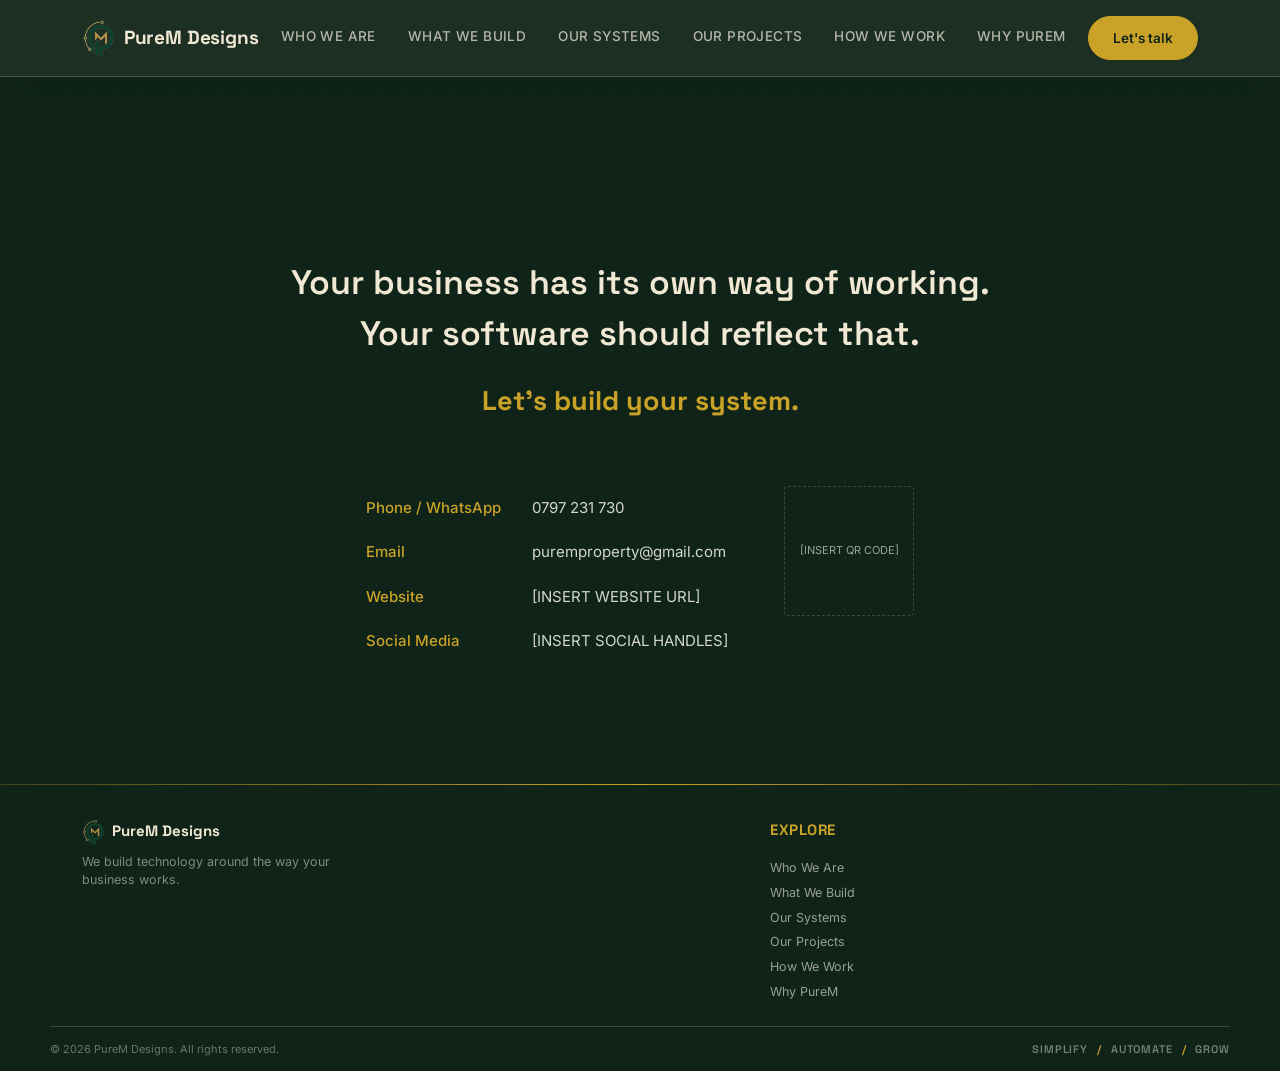
==== contact.html @ a35d74f7 "Initial Purem-project" ====
<!doctype html>
<html lang="en">
<head>
<meta charset="utf-8">
<meta name="viewport" content="width=device-width, initial-scale=1">
<title>Contact — PureM Designs</title>
<link rel="stylesheet" href="css/styles.css">
</head>
<body>

<nav class="nav">
  <div class="wrap">
 <a href="index.html" class="brand"><img src="assets/images/logo-icon.png" alt="PureM Designs" class="brand-mark-img">PureM Designs</a>
    <div class="links">
      <a href="who.html">Who We Are</a>
      <a href="build.html">What We Build</a>
      <a href="systems.html">Our Systems</a>
      <a href="projects.html">Our Projects</a>
      <a href="work.html">How We Work</a>
      <a href="why.html">Why PureM</a>
    </div>
    <a href="contact.html" class="cta">Let's talk</a>
  </div>
</nav>

<section class="dark cta-section" style="padding-top:180px;">
  <div class="wrap cta-inner">
    <div class="cta-statement">Your business has its own way of working.<br>Your software should reflect that.</div>
    <div class="cta-sub">Let's build your system.</div>
    <div class="contact-grid">
      <div class="contact-list">
        <div class="row"><span class="k">Phone / WhatsApp</span><span>0797 231 730</span></div>
        <div class="row"><span class="k">Email</span><span>puremproperty@gmail.com</span></div>
        <div class="row"><span class="k">Website</span><span>[INSERT WEBSITE URL]</span></div>
        <div class="row"><span class="k">Social Media</span><span>[INSERT SOCIAL HANDLES]</span></div>
      </div>
      <div class="qr-box"><span>[INSERT QR CODE]</span></div>
    </div>
  </div>
</section>

<footer class="site-footer">
  <div class="wrap footer-grid no-contact-col">
    <div class="footer-brand">
      <div class="footer-logo"><img src="assets/images/logo-icon.png" alt="PureM Designs" class="brand-mark-img">PureM Designs</div>
      <p class="footer-tagline">We build technology around the way your business works.</p>
    </div>
    <div class="footer-col">
      <div class="footer-heading">Explore</div>
      <a href="who.html">Who We Are</a>
      <a href="build.html">What We Build</a>
      <a href="systems.html">Our Systems</a>
      <a href="projects.html">Our Projects</a>
      <a href="work.html">How We Work</a>
      <a href="why.html">Why PureM</a>
    </div>
  </div>
  <div class="wrap footer-bottom">
    <div>© 2026 PureM Designs. All rights reserved.</div>
    <div class="footer-bottom-tag">Simplify <span>/</span> Automate <span>/</span> Grow</div>
  </div>
</footer>
<script src="js/script.js"></script>
</body>
</html>
---- css/styles.css ----
@font-face{font-family:'Space Grotesk';font-weight:500;font-style:normal;
  src:url('../assets/fonts/space-grotesk-latin-500-normal.woff2') format('woff2');}
@font-face{font-family:'Space Grotesk';font-weight:600;font-style:normal;
  src:url('../assets/fonts/space-grotesk-latin-600-normal.woff2') format('woff2');}
@font-face{font-family:'Space Grotesk';font-weight:700;font-style:normal;
  src:url('../assets/fonts/space-grotesk-latin-700-normal.woff2') format('woff2');}
@font-face{font-family:'Inter';font-weight:400;font-style:normal;
  src:url('../assets/fonts/inter-latin-400-normal.woff2') format('woff2');}
@font-face{font-family:'Inter';font-weight:500;font-style:normal;
  src:url('../assets/fonts/inter-latin-500-normal.woff2') format('woff2');}
@font-face{font-family:'Inter';font-weight:600;font-style:normal;
  src:url('../assets/fonts/inter-latin-600-normal.woff2') format('woff2');}

:root{
    --paper:#F1E8D3;
  --paper-2:#E7D9B8;
  --ink:#1A1F1A;
  --ink-soft:#565F58;
  --forest:#1C3626;
  --charcoal:#0F2318;
  --gold:#C9A227;
  --line:rgba(26,31,26,0.14);
  --line-on-dark:rgba(245,240,230,0.18);
  --maxw:1180px;
}
*{box-sizing:border-box;margin:0;padding:0;}
html{scroll-behavior:smooth;}
body{
  font-family:'Inter',system-ui,sans-serif;
  background:var(--paper);
  color:var(--ink);
  line-height:1.5;
  -webkit-font-smoothing:antialiased;
}
h1,h2,h3,.display{
  font-family:'Space Grotesk',system-ui,sans-serif;
  font-weight:600;
  letter-spacing:-0.01em;
}
a{color:inherit;text-decoration:none;}
img,svg{display:block;max-width:100%;}
.wrap{max-width:var(--maxw);margin:0 auto;padding:0 32px;}
.eyebrow{
  font-family:'Inter';font-weight:600;font-size:16px;
  color:var(--forest);letter-spacing:0.01em;
}
.dark .eyebrow{color:var(--gold);}
.hairline{height:1px;background:var(--line);width:100%;}
.dark .hairline{background:var(--line-on-dark);}

/* ---------- nav ---------- */
.nav{
  position:sticky;top:0;z-index:50;
  background:rgba(15,35,24,0.94);
  backdrop-filter:blur(10px);
  border-bottom:1px solid var(--line-on-dark);
  box-shadow:0 8px 24px rgba(15,35,24,0.25);
}
.nav .wrap{
  display:flex;align-items:center;justify-content:space-between;
  height:76px;
}
.nav .brand{
  font-family:'Space Grotesk';font-weight:700;font-size:19px;letter-spacing:-0.01em;
  display:flex;align-items:center;gap:10px;
  color:var(--paper);
}
.brand-mark-img{
  height:38px;width:auto;
  flex:none;
}
.nav .links{display:flex;align-items:center;gap:32px;}
.nav .links a{
  font-family:'Inter';font-weight:500;font-size:13.5px;color:rgba(245,240,230,0.7);
  letter-spacing:0.03em;text-transform:uppercase;
  position:relative;padding-bottom:4px;
  transition:color .15s ease;
}
.nav .links a::after{
  content:'';position:absolute;left:0;bottom:0;
  width:0;height:2px;background:var(--gold);
  transition:width .15s ease;
}
.nav .links a:hover{color:var(--paper);}
.nav .links a:hover::after{width:100%;}
.nav .links a.active{color:var(--gold);}
.nav .links a.active::after{width:100%;background:var(--gold);}
.nav .cta{
  font-family:'Inter';font-weight:600;font-size:13.5px;
  background:var(--gold);color:var(--charcoal);
  border:1px solid var(--gold);
  padding:11px 24px;border-radius:999px;
  white-space:nowrap;
  transition:background .15s ease, transform .15s ease;
}
.nav .cta:hover{background:var(--forest);border-color:var(--forest);color:var(--paper);transform:translateY(-1px);}
/* ---------- hero ---------- */
.hero{
  position:relative;overflow:hidden;
  padding:110px 0 130px;
  text-align:center;
  color:var(--paper);
}
.hero-bg{
  position:absolute;inset:0;z-index:0;
  overflow:hidden;
}
.hero-bg img{
  width:100%;height:100%;object-fit:cover;display:block;
  filter:blur(4px) saturate(1.35) contrast(1.08) brightness(1.05);
  transform:scale(1.08);
}
.hero-overlay{
  position:absolute;inset:0;
  background:
    linear-gradient(180deg, rgba(15,35,24,0.55), rgba(15,35,24,0.82)),
    linear-gradient(45deg, rgba(28,54,38,0.35), rgba(201,162,39,0.12));
}
.hero .inner{position:relative;z-index:1;}
.hero h1{
  font-size:clamp(40px,6vw,72px);
  letter-spacing:-0.02em;
}
.hero .tagline{
  margin-top:16px;font-family:'Inter';font-weight:500;font-size:18px;
  color:var(--gold);
}
.hero .rule{
  width:64px;height:1px;background:var(--line-on-dark);
  margin:56px auto;
}
.hero .statement{
  font-family:'Space Grotesk';font-weight:500;
  font-size:clamp(20px,2.6vw,27px);
  max-width:760px;margin:0 auto;line-height:1.5;
}
.hero-cta{
  display:inline-flex;align-items:center;gap:10px;
  margin-top:50px;
  font-family:'Inter';font-weight:600;font-size:14px;
  background:var(--gold);color:var(--charcoal);
  padding:13px 26px;border-radius:999px;
  transition:background .15s ease, transform .15s ease;
}
.hero-cta:hover{background:var(--paper);transform:translateY(-1px);}
.hero-kicker{
  display:inline-block;
  font-family:'Inter';font-weight:600;font-size:12.5px;letter-spacing:0.08em;text-transform:uppercase;
  color:var(--gold);
  border:1px solid rgba(201,162,39,0.4);
  padding:8px 18px;border-radius:999px;
  margin-bottom:28px;
  opacity:0;
  animation:heroFadeUp 0.7s ease forwards;
}
.hero h1{ opacity:0; animation:heroFadeUp 0.7s ease 0.12s forwards; }
.hero .tagline{ opacity:0; animation:heroFadeUp 0.7s ease 0.24s forwards; }
.hero .rule{ opacity:0; animation:heroFadeUp 0.7s ease 0.36s forwards; }
.hero .statement{ opacity:0; animation:heroFadeUp 0.7s ease 0.48s forwards; }
.hero-cta{ opacity:0; animation:heroFadeUp 0.7s ease 0.6s forwards; }

@keyframes heroFadeUp{
  from{opacity:0; transform:translateY(14px);}
  to{opacity:1; transform:translateY(0);}
}

.hero-corner-tag{
  position:absolute;
  right:32px;bottom:28px;
  z-index:1;
  font-family:'Space Grotesk';font-weight:600;font-size:12px;letter-spacing:0.12em;
  color:rgba(245,240,230,0.5);
  text-transform:uppercase;
}
.hero-corner-tag span{color:var(--gold);margin:0 8px;}
@media(max-width:700px){.hero-corner-tag{display:none;}}
.cursor{
  display:inline-block;color:var(--gold);
  animation:blink 0.9s step-end infinite;
  margin-left:2px;
}
@keyframes blink{
  50%{opacity:0;}
}
/* ---------- generic section ---------- */
section{padding:120px 0;}
section.tight{padding:100px 0;}
.dark{background:var(--charcoal);color:var(--paper);}
h2.headline{
  font-size:clamp(28px,3.4vw,40px);
  margin-top:14px;
  max-width:680px;
  position:relative;
  padding-bottom:18px;
}
h2.headline::after{
  content:'';
  position:absolute;
  left:0;bottom:0;
  width:56px;height:3px;
  background:linear-gradient(90deg, var(--forest), var(--gold));
}
.lede{
  font-family:'Inter';font-size:18px;color:var(--ink-soft);
  max-width:620px;margin-top:14px;line-height:1.7;
}
.dark .lede{color:rgba(246,244,239,0.75);}

/* ---------- who we are ---------- */
.who-grid{
  display:grid;grid-template-columns:1.1fr 0.9fr;gap:70px;
  align-items:center;margin-top:56px;
}
.who-grid p{
  font-size:17px;line-height:1.75;color:var(--ink-soft);max-width:520px;
}
.who-grid p + p{margin-top:18px;}
.before-after-card{
  background:#fff;border-radius:14px;
  box-shadow:0 16px 40px rgba(15,35,24,0.10);
  padding:36px 30px;
  display:flex;align-items:center;gap:18px;
}
.ba-col{flex:1;}
.ba-label{
  font-family:'Space Grotesk';font-weight:600;font-size:13px;
  letter-spacing:0.03em;text-transform:uppercase;
  color:var(--ink-soft);margin-bottom:16px;
}
.ba-after .ba-label{color:var(--forest);}
.ba-chip{
  font-family:'Inter';font-size:13.5px;color:var(--ink-soft);
  background:var(--paper-2);border-radius:6px;
  padding:9px 12px;margin-bottom:8px;
  text-decoration:line-through;text-decoration-color:rgba(75,83,77,0.4);
}
.ba-arrow{color:var(--gold);flex:none;}
.ba-unified{
  background:var(--forest);color:var(--paper);
  border-radius:10px;padding:22px 18px;
  text-align:center;
}
.ba-unified-icon{color:var(--gold);display:flex;justify-content:center;margin-bottom:12px;}
.ba-unified-text{font-family:'Space Grotesk';font-weight:600;font-size:15px;line-height:1.4;}
@media(max-width:600px){
  .before-after-card{flex-direction:column;}
  .ba-arrow{transform:rotate(90deg);}
}
.section-number{
  font-family:'Space Grotesk';font-weight:700;font-size:13px;
  color:var(--gold);letter-spacing:0.05em;
  margin-right:10px;padding-right:10px;
  border-right:1px solid var(--line);
}
.dark .section-number{border-right-color:var(--line-on-dark);}
.mini-feature-row{
  display:flex;gap:32px;margin-top:40px;flex-wrap:wrap;
}
.mini-feature{max-width:170px;}
.icon-badge{
  width:44px;height:44px;border-radius:50%;
  background:var(--forest);color:var(--gold);
  display:flex;align-items:center;justify-content:center;
  margin-bottom:12px;
}
.icon-badge-sm{
  width:36px;height:36px;border-radius:50%;
  background:var(--forest);
  display:flex;align-items:center;justify-content:center;
  flex:none;
}
.svc-row .icon-badge-sm svg{color:var(--gold);}
.mini-feature-label{
  font-family:'Inter';font-weight:600;font-size:12.5px;color:var(--ink);line-height:1.45;
}
@media(max-width:600px){
  .mini-feature-row{gap:24px;}
}
/* ---------- what we build ---------- */
.build-grid{
  display:grid;grid-template-columns:1fr 1px 1fr;gap:56px;margin-top:56px;
}
.build-grid .divider{background:var(--line);}
.build-col-title{
  font-family:'Space Grotesk';font-weight:600;font-size:15px;
  color:var(--forest);letter-spacing:.02em;
}
.svc-row{
  display:flex;align-items:center;gap:16px;padding:18px 0;
  border-bottom:1px solid var(--line);
}
.svc-row:last-child{border-bottom:none;}
.svc-row svg{color:var(--forest);flex:none;}
.svc-row span{font-family:'Inter';font-weight:500;font-size:17px;}
.build-note{
  margin-top:60px;text-align:center;
  font-family:'Space Grotesk';font-weight:600;
  font-size:clamp(18px,2.2vw,22px);
  color:var(--ink);
  max-width:640px;
  margin-left:auto;margin-right:auto;
  position:relative;
  padding-top:30px;
  cursor:default;
  transition:color 0.4s ease;
}
.build-note:hover{
  background:linear-gradient(90deg, var(--forest), var(--gold));
  -webkit-background-clip:text;
  background-clip:text;
  color:transparent;
}
.build-note::before{
  content:'';
  position:absolute;top:0;left:50%;
  transform:translateX(-50%);
  width:48px;height:3px;
  background:linear-gradient(90deg, var(--forest), var(--gold));
  border-radius:2px;
}
.reveal{
  opacity:0;
  transform:translateY(24px);
  transition:opacity 0.7s ease, transform 0.7s ease;
}
.reveal.is-visible{
  opacity:1;
  transform:translateY(0);
}
/* ---------- systems grid ---------- */
.systems-grid{
  display:grid;grid-template-columns:repeat(2,1fr);gap:40px;margin-top:56px;
}
@media(max-width:720px){.systems-grid{grid-template-columns:1fr;}}
.screenframe{
  border-radius:10px;border:1px solid var(--line);background:#fff;
  position:relative;overflow:hidden;
  box-shadow:0 12px 28px rgba(15,35,24,0.10);
}
.screenframe .chrome{
  height:30px;background:#EDEAE2;border-bottom:1px solid var(--line);
  display:flex;align-items:center;gap:6px;padding:0 12px;
}
.screenframe .dot{width:7px;height:7px;border-radius:50%;background:#C9C4B6;}
.screenframe .placeholder{
  position:absolute;top:30px;left:0;right:0;bottom:0;
  display:flex;align-items:center;justify-content:center;
  background:repeating-linear-gradient(135deg,rgba(31,61,43,.035) 0 1px,transparent 1px 14px);
  padding:16px;
}
.screenframe .tag{
  font-family:'Inter';font-weight:500;font-size:13px;color:var(--ink-soft);
  border:1px dashed var(--line);padding:8px 14px;border-radius:3px;
  background:rgba(255,255,255,.75);text-align:center;
}
.product-card h3{font-size:19px;margin-top:18px;}
.product-card .screenframe{height:210px;}
.product-card .tag-line{margin-top:6px;font-size:15px;color:var(--ink-soft);}
.product-card .solves{margin-top:8px;font-size:13.5px;color:var(--forest);}

.cs-section{
  position:relative;
  overflow:hidden;
}
.cs-section-bg{
  position:absolute;inset:0;z-index:0;
  background-image:radial-gradient(rgba(201,162,39,0.06) 1px, transparent 1px);
  background-size:24px 24px;
}
.cs-section .wrap{position:relative;z-index:1;}

.cs-graphic{
  aspect-ratio:1/1;max-width:380px;margin:0 auto;
  position:relative;
}
.cs-graphic::before{
  content:'';
  position:absolute;inset:10%;
  background:radial-gradient(circle, rgba(201,162,39,0.18), transparent 70%);
  filter:blur(20px);
  z-index:0;
}
.cs-graphic svg{position:relative;z-index:1;}
.cs-graphic svg circle:nth-child(1),
.cs-graphic svg circle:nth-child(2){
  animation:csRotate 40s linear infinite;
  transform-origin:210px 210px;
}
@keyframes csRotate{
  from{transform:rotate(0deg);}
  to{transform:rotate(360deg);}
}
/* ---------- case study ---------- */
.case-block{margin-top:56px;}
.case-top{display:grid;grid-template-columns:0.9fr 1.1fr;gap:56px;align-items:start;}
@media(max-width:860px){.case-top{grid-template-columns:1fr;}}
.case-top h4{
  font-family:'Space Grotesk';font-weight:600;font-size:15px;color:var(--forest);
}
.case-top p{margin-top:12px;font-size:16px;line-height:1.7;color:var(--ink-soft);}
.case-top .problem{margin-bottom:26px;}
.case-hero-shot{height:360px;}
.case-hero-shot .screenframe{height:100%;}
@media(max-width:860px){.case-hero-shot{height:260px;}}

.feature-cols{display:grid;grid-template-columns:1fr 1fr;gap:56px;margin-top:16px;}
@media(max-width:720px){.feature-cols{grid-template-columns:1fr;}}
.feature-cols h4{font-family:'Space Grotesk';font-weight:600;font-size:14px;color:var(--forest);}
.feature-cols ul{list-style:none;margin-top:10px;}
.feature-cols li{padding:11px 0;border-bottom:1px solid var(--line);font-size:15px;}
.feature-cols li:last-child{border-bottom:none;}

.shot-pair{display:grid;grid-template-columns:1fr 1fr;gap:28px;margin-top:34px;}
@media(max-width:720px){.shot-pair{grid-template-columns:1fr;}}
.shot-pair .screenframe{height:220px;}

.result-line{
  margin-top:34px;display:flex;gap:16px;flex-wrap:wrap;align-items:baseline;
}
.result-line .label{
  font-family:'Space Grotesk';font-weight:600;font-size:15px;color:var(--forest);
  white-space:nowrap;
}
.result-line p{font-size:16px;color:var(--ink-soft);max-width:760px;}

/* ---------- POS / inventory split ---------- */
.split{display:grid;grid-template-columns:1fr 1fr;gap:56px;margin-top:48px;align-items:start;}
@media(max-width:860px){.split{grid-template-columns:1fr;}}
.split.reverse .shots{order:1;}
.split.reverse .copy{order:2;}
@media(max-width:860px){.split.reverse .shots{order:0;}.split.reverse .copy{order:1;}}
.split .shots{display:flex;flex-direction:column;gap:24px;}
.split .shots .screenframe{height:190px;}
.split .copy p{font-size:16px;line-height:1.75;color:var(--ink-soft);}
.split .copy p + p{margin-top:18px;}

/* ---------- custom software ---------- */
.pill-row{display:flex;flex-wrap:wrap;gap:12px;margin-top:36px;max-width:760px;}
.pill{
  font-family:'Inter';font-weight:500;font-size:15px;
  border:1px solid rgba(246,244,239,0.25);color:#EFE6CF;
  padding:10px 18px;border-radius:2px;
}
.cs-close{
  margin-top:46px;font-family:'Space Grotesk';font-weight:600;
  font-size:clamp(20px,2.4vw,26px);
}

/* ---------- process ---------- */
.process-grid{
  display:grid;grid-template-columns:repeat(7,1fr);gap:0;margin-top:56px;
}
@media(max-width:980px){.process-grid{grid-template-columns:repeat(4,1fr);}}
@media(max-width:620px){.process-grid{grid-template-columns:repeat(2,1fr);}}
.step{
  padding:0 22px 22px 0;border-right:1px solid var(--line);
}
.process-grid .step:last-child{border-right:none;}
@media(max-width:980px){.step{border-right:none;border-bottom:1px solid var(--line);padding:22px 0;}}
.step .dot{width:9px;height:9px;border-radius:50%;background:var(--gold);margin-bottom:16px;}
.step .num{font-family:'Space Grotesk';font-weight:700;font-size:24px;color:var(--gold);}
.step h4{font-family:'Space Grotesk';font-weight:600;font-size:15.5px;margin-top:14px;min-height:40px;}
.step p{margin-top:10px;font-size:13.5px;color:var(--ink-soft);line-height:1.6;}
.process-note{margin-top:44px;font-size:15px;color:var(--ink-soft);max-width:620px;}

/* ---------- why purem ---------- */
.why-rows{margin-top:48px;max-width:920px;}
.why-row{
  display:grid;grid-template-columns:230px 1fr;gap:32px;padding:26px 30px;
  background:#fff;border-radius:10px;
  box-shadow:0 8px 20px rgba(15,35,24,0.06);
  margin-bottom:18px;
}
.why-row:last-child{margin-bottom:0;}
.why-row .title{font-family:'Space Grotesk';font-weight:600;font-size:19px;color:var(--forest);}
.why-row .desc{font-size:16.5px;color:var(--ink-soft);line-height:1.6;}
@media(max-width:600px){.why-row{grid-template-columns:1fr;gap:8px;}}

/* ---------- home teaser cards ---------- */
.teaser-grid{
  display:grid;grid-template-columns:repeat(3,1fr);gap:28px;margin-top:56px;
}
@media(max-width:860px){.teaser-grid{grid-template-columns:repeat(2,1fr);}}
@media(max-width:600px){.teaser-grid{grid-template-columns:1fr;}}
.teaser-card{
  display:block;border:1px solid var(--line);border-top:3px solid var(--gold);border-radius:10px;
  padding:30px 26px;background:#fff;
  box-shadow:0 10px 24px rgba(15,35,24,0.08);
  transition:box-shadow .15s ease, transform .15s ease;
}
.teaser-card:hover{box-shadow:0 16px 32px rgba(15,35,24,0.14);}
.teaser-card:hover{border-color:var(--forest);transform:translateY(-2px);}
.teaser-title{font-family:'Space Grotesk';font-weight:600;font-size:18px;}
.teaser-desc{margin-top:10px;font-size:14.5px;color:var(--ink-soft);line-height:1.6;}
.teaser-arrow{margin-top:20px;color:var(--forest);}

/* ---------- projects list ---------- */
.projects-list{margin-top:48px;max-width:920px;}
.project-row{
  display:grid;grid-template-columns:1fr 2fr auto;gap:24px;
  padding:22px 0;border-bottom:1px solid var(--line);
  align-items:center;
}
.project-row:last-child{border-bottom:none;}
.project-row .name{font-family:'Space Grotesk';font-weight:600;font-size:17px;}
.project-row .desc{font-size:15px;color:var(--ink-soft);}
.project-row .link{
  font-family:'Inter';font-weight:600;font-size:13px;color:var(--paper);
  background:var(--forest);
  padding:8px 16px;border-radius:2px;
  white-space:nowrap;
  transition:background .15s ease, color .15s ease;
}
.project-row .link:hover{background:var(--gold);color:var(--charcoal);}
@media(max-width:700px){
  .project-row{grid-template-columns:1fr;gap:6px;}
}

/* ---------- contact / CTA ---------- */
.cta-section{
  text-align:center;position:relative;overflow:hidden;
}
.cta-section::before{
  content:'';position:absolute;inset:0;opacity:.5;
  background-image:radial-gradient(rgba(246,244,239,0.09) 1px, transparent 1px);
  background-size:26px 26px;
}
.cta-inner{position:relative;z-index:1;}
.cta-statement{
  font-family:'Space Grotesk';font-weight:600;
  font-size:clamp(24px,3.4vw,34px);line-height:1.5;
}
.cta-sub{
  margin-top:22px;font-family:'Space Grotesk';font-weight:700;
  font-size:clamp(20px,2.4vw,27px);color:var(--gold);
}
.contact-grid{
  margin-top:64px;display:flex;gap:56px;align-items:flex-start;
  justify-content:center;flex-wrap:wrap;
}
.contact-list{text-align:left;}
.contact-list .row{
  display:flex;gap:16px;padding:11px 0;font-size:15px;color:rgba(246,244,239,0.85);
}
.contact-list .row .k{
  color:var(--gold);width:150px;font-family:'Inter';font-weight:500;flex:none;
}
.qr-box{
  width:130px;height:130px;border:1px dashed var(--line-on-dark);border-radius:4px;
  display:flex;align-items:center;justify-content:center;text-align:center;
}
.qr-box span{font-size:11px;color:rgba(246,244,239,0.6);padding:0 10px;}

.site-footer{
  background:var(--charcoal);color:rgba(245,240,230,0.6);
  padding:34px 0 0;
  border-top:1px solid rgba(201,162,39,0.25);
  position:relative;
}
.site-footer::before{
  content:'';
  position:absolute;top:-1px;left:0;right:0;height:1px;
  background:linear-gradient(90deg, transparent, var(--gold), transparent);
}
.footer-grid{
  display:grid;grid-template-columns:1.3fr 1fr 1fr;gap:32px 90px;
  padding-bottom:24px;
  border-bottom:1px solid var(--line-on-dark);
}
.footer-grid.no-contact-col{
  grid-template-columns:1.4fr 1fr;
}
.footer-logo{
  display:flex;align-items:center;gap:8px;
  font-family:'Space Grotesk';font-weight:700;font-size:15px;color:var(--paper);
}
.footer-logo .brand-mark-img{height:26px;width:auto;}
.footer-tagline{
  margin-top:8px;font-size:12.5px;line-height:1.5;color:rgba(245,240,230,0.5);
  max-width:260px;
}
.footer-heading{
  font-family:'Space Grotesk';font-weight:700;font-size:15px;
  color:var(--gold);letter-spacing:0.03em;text-transform:uppercase;
  margin-bottom:12px;
}
.footer-col{display:flex;flex-direction:column;gap:6px;}
.footer-link-grid{
  display:grid;grid-template-columns:1fr 1fr;
  gap:6px 20px;
}

.footer-col a{
  font-size:12.5px;color:rgba(245,240,230,0.6);
  transition:color 0.15s ease;
}
.footer-col a:hover{color:var(--gold);}
.footer-bottom{
  display:flex;align-items:center;justify-content:space-between;
  flex-wrap:wrap;gap:10px;
  padding:14px 0;
  font-family:'Inter';font-size:11px;color:rgba(245,240,230,0.4);
}
.footer-bottom-tag{
  font-family:'Space Grotesk';font-weight:600;letter-spacing:0.08em;text-transform:uppercase;
  color:rgba(245,240,230,0.45);
  font-size:11px;
}
.footer-bottom-tag span{color:var(--gold);margin:0 5px;}
@media(max-width:760px){
  .footer-grid{grid-template-columns:1fr;gap:28px;}
  .footer-bottom{flex-direction:column;text-align:center;}
}
@media(max-width:760px){
  .footer-grid{grid-template-columns:1fr;gap:36px;}
  .footer-bottom{flex-direction:column;text-align:center;}
}
.footer-grid.no-contact-col{
  grid-template-columns:1.4fr 1fr;
}
@media(max-width:860px){
  .nav .links{display:none;}
  .nav-toggle{display:block;}
  section{padding:80px 0;}
  .who-grid{grid-template-columns:1fr;gap:44px;}
  .build-grid{grid-template-columns:1fr;gap:44px;}
  .build-grid .divider{display:none;}
}
.cs-grid{
  display:grid;grid-template-columns:1.2fr 0.8fr;gap:40px;
  align-items:center;
}
.cs-graphic{
  aspect-ratio:1/1;max-width:380px;margin:0 auto;
}
@media(max-width:900px){
  .cs-grid{grid-template-columns:1fr;}
  .cs-graphic{max-width:280px;margin-top:20px;}
}
/* ---------- site-wide scroll-in motion ---------- */
.auto-reveal{
  opacity:0;
  transform:translateY(22px);
  transition:opacity 0.6s ease, transform 0.6s ease;
}
.auto-reveal.is-visible{
  opacity:1;
  transform:translateY(0);
}

/* ---------- tactile hover lift for cards ---------- */
.product-card, .why-row, .project-row, .teaser-card{
  transition:transform 0.25s ease, box-shadow 0.25s ease;
}
.product-card:hover, .why-row:hover{
  transform:translateY(-4px);
  box-shadow:0 16px 34px rgba(15,35,24,0.14);
}

/* ---------- cursor-glow buttons ---------- */
.nav .cta, .hero-cta{
  position:relative;
  overflow:hidden;
  --mx:50%; --my:50%;
}
.nav .cta::before, .hero-cta::before{
  content:'';
  position:absolute;
  left:var(--mx); top:var(--my);
  width:120px;height:120px;
  background:radial-gradient(circle, rgba(255,255,255,0.35), transparent 70%);
  transform:translate(-50%,-50%);
  border-radius:50%;
  opacity:0;
  transition:opacity 0.2s ease;
  pointer-events:none;
}
.nav .cta:hover::before, .hero-cta:hover::before{
  opacity:1;
}
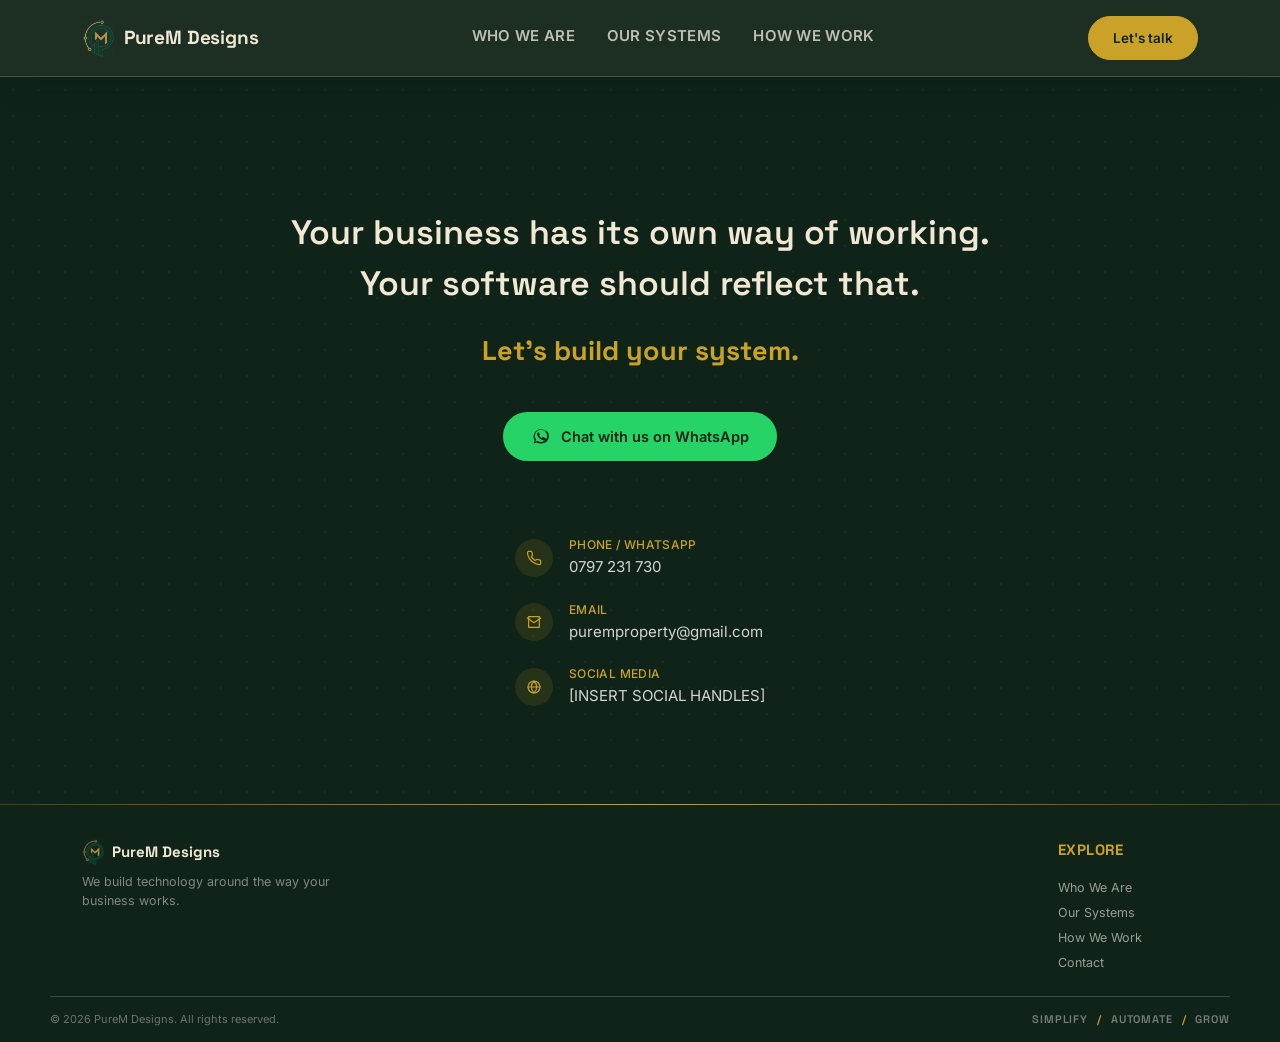
==== commit 90219681: "Redesign PureM portfolio and systems showcase" ====
--- a/contact.html
+++ b/contact.html
@@ -10,31 +10,41 @@
 
 <nav class="nav">
   <div class="wrap">
- <a href="index.html" class="brand"><img src="assets/images/logo-icon.png" alt="PureM Designs" class="brand-mark-img">PureM Designs</a>
+    <a href="index.html" class="brand"><img src="assets/images/logo-icon.png" alt="PureM Designs" class="brand-mark-img">PureM Designs</a>
     <div class="links">
       <a href="who.html">Who We Are</a>
-      <a href="build.html">What We Build</a>
       <a href="systems.html">Our Systems</a>
-      <a href="projects.html">Our Projects</a>
       <a href="work.html">How We Work</a>
-      <a href="why.html">Why PureM</a>
     </div>
     <a href="contact.html" class="cta">Let's talk</a>
   </div>
 </nav>
 
-<section class="dark cta-section" style="padding-top:180px;">
+<section class="dark cta-section" style="padding-top:130px;">
   <div class="wrap cta-inner">
     <div class="cta-statement">Your business has its own way of working.<br>Your software should reflect that.</div>
     <div class="cta-sub">Let's build your system.</div>
+
+    <a href="https://wa.me/254797231730" target="_blank" rel="noopener" class="whatsapp-btn">
+      <svg width="20" height="20" viewBox="0 0 24 24" fill="currentColor"><path d="M17.6 6.3A8.9 8.9 0 0012 4a8.8 8.8 0 00-7.6 13.3L3 21l3.8-1.3A8.8 8.8 0 0012 21a8.9 8.9 0 006.3-15.7zM12 19.3a7.3 7.3 0 01-3.8-1l-.3-.2-2.6.9.9-2.5-.2-.3A7.4 7.4 0 1119.4 12 7.4 7.4 0 0112 19.3zm4-5.5c-.2-.1-1.3-.6-1.5-.7s-.4-.1-.5.1-.6.7-.7.9-.3.2-.5.1a6 6 0 01-1.8-1.1 6.8 6.8 0 01-1.2-1.6c-.1-.2 0-.4.1-.5l.4-.4a1.7 1.7 0 00.2-.4.4.4 0 000-.4c-.1-.1-.5-1.2-.7-1.7s-.4-.4-.5-.4h-.5a.9.9 0 00-.6.3 2.8 2.8 0 00-.9 2.1 4.9 4.9 0 001 2.5 11.2 11.2 0 004.5 4c.6.3 1.1.4 1.5.6a3.6 3.6 0 001.6.1 2.7 2.7 0 001.8-1.2 2.2 2.2 0 00.1-1.2c-.1-.1-.2-.2-.4-.3z"/></svg>
+      Chat with us on WhatsApp
+    </a>
+
     <div class="contact-grid">
       <div class="contact-list">
-        <div class="row"><span class="k">Phone / WhatsApp</span><span>0797 231 730</span></div>
-        <div class="row"><span class="k">Email</span><span>puremproperty@gmail.com</span></div>
-        <div class="row"><span class="k">Website</span><span>[INSERT WEBSITE URL]</span></div>
-        <div class="row"><span class="k">Social Media</span><span>[INSERT SOCIAL HANDLES]</span></div>
+        <div class="row">
+          <div class="row-icon"><svg width="16" height="16" viewBox="0 0 24 24" fill="none" stroke="currentColor" stroke-width="1.8" stroke-linecap="round" stroke-linejoin="round"><path d="M22 16.9v3a2 2 0 01-2.2 2 19.8 19.8 0 01-8.6-3 19.5 19.5 0 01-6-6 19.8 19.8 0 01-3-8.7A2 2 0 014.1 2h3a2 2 0 012 1.7c.1 1 .3 2 .6 2.9a2 2 0 01-.5 2.1L8 9.9a16 16 0 006 6l1.2-1.2a2 2 0 012.1-.5c.9.3 1.9.5 2.9.6a2 2 0 011.8 2.1z"/></svg></div>
+          <div><span class="k">Phone / WhatsApp</span><span>0797 231 730</span></div>
+        </div>
+        <div class="row">
+          <div class="row-icon"><svg width="16" height="16" viewBox="0 0 24 24" fill="none" stroke="currentColor" stroke-width="1.8" stroke-linecap="round" stroke-linejoin="round"><path d="M4 4h16v16H4z"/><path d="M22 6l-10 7L2 6"/></svg></div>
+          <div><span class="k">Email</span><span>puremproperty@gmail.com</span></div>
+        </div>
+        <div class="row">
+          <div class="row-icon"><svg width="16" height="16" viewBox="0 0 24 24" fill="none" stroke="currentColor" stroke-width="1.8" stroke-linecap="round" stroke-linejoin="round"><circle cx="12" cy="12" r="9"/><path d="M3 12h18M12 3c2.5 2.6 4 5.7 4 9s-1.5 6.4-4 9c-2.5-2.6-4-5.7-4-9s1.5-6.4 4-9z"/></svg></div>
+          <div><span class="k">Social Media</span><span>[INSERT SOCIAL HANDLES]</span></div>
+        </div>
       </div>
-      <div class="qr-box"><span>[INSERT QR CODE]</span></div>
     </div>
   </div>
 </section>
@@ -47,12 +57,12 @@
     </div>
     <div class="footer-col">
       <div class="footer-heading">Explore</div>
-      <a href="who.html">Who We Are</a>
-      <a href="build.html">What We Build</a>
-      <a href="systems.html">Our Systems</a>
-      <a href="projects.html">Our Projects</a>
-      <a href="work.html">How We Work</a>
-      <a href="why.html">Why PureM</a>
+      <div class="footer-link-grid">
+        <a href="who.html">Who We Are</a>
+        <a href="systems.html">Our Systems</a>
+        <a href="work.html">How We Work</a>
+        <a href="contact.html">Contact</a>
+      </div>
     </div>
   </div>
   <div class="wrap footer-bottom">
@@ -62,4 +72,4 @@
 </footer>
 <script src="js/script.js"></script>
 </body>
-</html>+</html>
--- a/css/styles.css
+++ b/css/styles.css
@@ -12,7 +12,7 @@
   src:url('../assets/fonts/inter-latin-600-normal.woff2') format('woff2');}
 
 :root{
-    --paper:#F1E8D3;
+  --paper:#F1E8D3;
   --paper-2:#E7D9B8;
   --ink:#1A1F1A;
   --ink-soft:#565F58;
@@ -48,6 +48,14 @@
 .hairline{height:1px;background:var(--line);width:100%;}
 .dark .hairline{background:var(--line-on-dark);}
 
+.section-number{
+  font-family:'Space Grotesk';font-weight:700;font-size:13px;
+  color:var(--gold);letter-spacing:0.05em;
+  margin-right:10px;padding-right:10px;
+  border-right:1px solid var(--line);
+}
+.dark .section-number{border-right-color:var(--line-on-dark);}
+
 /* ---------- nav ---------- */
 .nav{
   position:sticky;top:0;z-index:50;
@@ -71,8 +79,8 @@
 }
 .nav .links{display:flex;align-items:center;gap:32px;}
 .nav .links a{
-  font-family:'Inter';font-weight:500;font-size:13.5px;color:rgba(245,240,230,0.7);
-  letter-spacing:0.03em;text-transform:uppercase;
+  font-family:'Inter';font-weight:600;font-size:15px;color:rgba(245,240,230,0.75);
+  letter-spacing:0.02em;text-transform:uppercase;
   position:relative;padding-bottom:4px;
   transition:color .15s ease;
 }
@@ -92,12 +100,28 @@
   padding:11px 24px;border-radius:999px;
   white-space:nowrap;
   transition:background .15s ease, transform .15s ease;
+  position:relative;overflow:hidden;
+  --mx:50%; --my:50%;
 }
 .nav .cta:hover{background:var(--forest);border-color:var(--forest);color:var(--paper);transform:translateY(-1px);}
-/* ---------- hero ---------- */
+.nav .cta::before{
+  content:'';
+  position:absolute;
+  left:var(--mx); top:var(--my);
+  width:120px;height:120px;
+  background:radial-gradient(circle, rgba(255,255,255,0.35), transparent 70%);
+  transform:translate(-50%,-50%);
+  border-radius:50%;
+  opacity:0;
+  transition:opacity 0.2s ease;
+  pointer-events:none;
+}
+.nav .cta:hover::before{opacity:1;}
+
+/* ---------- hero (full-bleed image) ---------- */
 .hero{
   position:relative;overflow:hidden;
-  padding:110px 0 130px;
+ padding:80px 0 90px;
   text-align:center;
   color:var(--paper);
 }
@@ -117,32 +141,6 @@
     linear-gradient(45deg, rgba(28,54,38,0.35), rgba(201,162,39,0.12));
 }
 .hero .inner{position:relative;z-index:1;}
-.hero h1{
-  font-size:clamp(40px,6vw,72px);
-  letter-spacing:-0.02em;
-}
-.hero .tagline{
-  margin-top:16px;font-family:'Inter';font-weight:500;font-size:18px;
-  color:var(--gold);
-}
-.hero .rule{
-  width:64px;height:1px;background:var(--line-on-dark);
-  margin:56px auto;
-}
-.hero .statement{
-  font-family:'Space Grotesk';font-weight:500;
-  font-size:clamp(20px,2.6vw,27px);
-  max-width:760px;margin:0 auto;line-height:1.5;
-}
-.hero-cta{
-  display:inline-flex;align-items:center;gap:10px;
-  margin-top:50px;
-  font-family:'Inter';font-weight:600;font-size:14px;
-  background:var(--gold);color:var(--charcoal);
-  padding:13px 26px;border-radius:999px;
-  transition:background .15s ease, transform .15s ease;
-}
-.hero-cta:hover{background:var(--paper);transform:translateY(-1px);}
 .hero-kicker{
   display:inline-block;
   font-family:'Inter';font-weight:600;font-size:12.5px;letter-spacing:0.08em;text-transform:uppercase;
@@ -153,11 +151,62 @@
   opacity:0;
   animation:heroFadeUp 0.7s ease forwards;
 }
-.hero h1{ opacity:0; animation:heroFadeUp 0.7s ease 0.12s forwards; }
-.hero .tagline{ opacity:0; animation:heroFadeUp 0.7s ease 0.24s forwards; }
-.hero .rule{ opacity:0; animation:heroFadeUp 0.7s ease 0.36s forwards; }
-.hero .statement{ opacity:0; animation:heroFadeUp 0.7s ease 0.48s forwards; }
-.hero-cta{ opacity:0; animation:heroFadeUp 0.7s ease 0.6s forwards; }
+@media(max-width:480px){
+  .hero-kicker{
+    font-size:11px;
+    letter-spacing:0.04em;
+    padding:8px 14px;
+    white-space:normal;
+    max-width:280px;
+    line-height:1.5;
+  }
+}
+.hero h1{
+  font-size:clamp(40px,6vw,72px);
+  letter-spacing:-0.02em;
+  opacity:0; animation:heroFadeUp 0.7s ease 0.12s forwards;
+}
+.hero .tagline{
+  margin-top:16px;font-family:'Inter';font-weight:500;font-size:18px;
+  color:var(--gold);
+  opacity:0; animation:heroFadeUp 0.7s ease 0.24s forwards;
+}
+.hero .rule{
+  width:64px;height:1px;background:var(--line-on-dark);
+  margin:56px auto;
+  opacity:0; animation:heroFadeUp 0.7s ease 0.36s forwards;
+}
+.hero .statement{
+  font-family:'Space Grotesk';font-weight:500;
+  font-size:clamp(20px,2.6vw,27px);
+  max-width:760px;margin:0 auto;line-height:1.5;
+  opacity:0; animation:heroFadeUp 0.7s ease 0.48s forwards;
+}
+.hero-cta{
+  display:inline-flex;align-items:center;gap:10px;
+  margin-top:50px;
+  font-family:'Inter';font-weight:600;font-size:14px;
+  background:var(--gold);color:var(--charcoal);
+  padding:13px 26px;border-radius:999px;
+  transition:background .15s ease, transform .15s ease;
+  opacity:0; animation:heroFadeUp 0.7s ease 0.6s forwards;
+  position:relative;overflow:hidden;
+  --mx:50%; --my:50%;
+}
+.hero-cta:hover{background:var(--paper);transform:translateY(-1px);}
+.hero-cta::before{
+  content:'';
+  position:absolute;
+  left:var(--mx); top:var(--my);
+  width:120px;height:120px;
+  background:radial-gradient(circle, rgba(255,255,255,0.35), transparent 70%);
+  transform:translate(-50%,-50%);
+  border-radius:50%;
+  opacity:0;
+  transition:opacity 0.2s ease;
+  pointer-events:none;
+}
+.hero-cta:hover::before{opacity:1;}
 
 @keyframes heroFadeUp{
   from{opacity:0; transform:translateY(14px);}
@@ -174,16 +223,14 @@
 }
 .hero-corner-tag span{color:var(--gold);margin:0 8px;}
 @media(max-width:700px){.hero-corner-tag{display:none;}}
+
 .cursor{
   display:inline-block;color:var(--gold);
   animation:blink 0.9s step-end infinite;
   margin-left:2px;
 }
-@keyframes blink{
-  50%{opacity:0;}
-}
 /* ---------- generic section ---------- */
-section{padding:120px 0;}
+section{padding:85px 0;}
 section.tight{padding:100px 0;}
 .dark{background:var(--charcoal);color:var(--paper);}
 h2.headline{
@@ -215,6 +262,22 @@
   font-size:17px;line-height:1.75;color:var(--ink-soft);max-width:520px;
 }
 .who-grid p + p{margin-top:18px;}
+
+.mini-feature-row{
+  display:flex;gap:32px;margin-top:40px;flex-wrap:wrap;
+}
+.mini-feature{max-width:170px;}
+.icon-badge{
+  width:44px;height:44px;border-radius:50%;
+  background:var(--forest);color:var(--gold);
+  display:flex;align-items:center;justify-content:center;
+  margin-bottom:12px;
+}
+.mini-feature-label{
+  font-family:'Inter';font-weight:600;font-size:12.5px;color:var(--ink);line-height:1.45;
+}
+@media(max-width:600px){ .mini-feature-row{gap:24px;} }
+
 .before-after-card{
   background:#fff;border-radius:14px;
   box-shadow:0 16px 40px rgba(15,35,24,0.10);
@@ -246,23 +309,22 @@
   .before-after-card{flex-direction:column;}
   .ba-arrow{transform:rotate(90deg);}
 }
-.section-number{
-  font-family:'Space Grotesk';font-weight:700;font-size:13px;
-  color:var(--gold);letter-spacing:0.05em;
-  margin-right:10px;padding-right:10px;
-  border-right:1px solid var(--line);
-}
-.dark .section-number{border-right-color:var(--line-on-dark);}
-.mini-feature-row{
-  display:flex;gap:32px;margin-top:40px;flex-wrap:wrap;
-}
-.mini-feature{max-width:170px;}
-.icon-badge{
-  width:44px;height:44px;border-radius:50%;
-  background:var(--forest);color:var(--gold);
-  display:flex;align-items:center;justify-content:center;
-  margin-bottom:12px;
-}
+
+/* ---------- what we build ---------- */
+.build-grid{
+  display:grid;grid-template-columns:1fr 1px 1fr;gap:56px;margin-top:56px;
+}
+.build-grid .divider{background:var(--line);}
+.build-col-title{
+  font-family:'Space Grotesk';font-weight:600;font-size:15px;
+  color:var(--forest);letter-spacing:.02em;
+}
+.svc-row{
+  display:flex;align-items:center;gap:16px;padding:18px 0;
+  border-bottom:1px solid var(--line);
+}
+.svc-row:last-child{border-bottom:none;}
+.svc-row span{font-family:'Inter';font-weight:500;font-size:17px;}
 .icon-badge-sm{
   width:36px;height:36px;border-radius:50%;
   background:var(--forest);
@@ -270,28 +332,6 @@
   flex:none;
 }
 .svc-row .icon-badge-sm svg{color:var(--gold);}
-.mini-feature-label{
-  font-family:'Inter';font-weight:600;font-size:12.5px;color:var(--ink);line-height:1.45;
-}
-@media(max-width:600px){
-  .mini-feature-row{gap:24px;}
-}
-/* ---------- what we build ---------- */
-.build-grid{
-  display:grid;grid-template-columns:1fr 1px 1fr;gap:56px;margin-top:56px;
-}
-.build-grid .divider{background:var(--line);}
-.build-col-title{
-  font-family:'Space Grotesk';font-weight:600;font-size:15px;
-  color:var(--forest);letter-spacing:.02em;
-}
-.svc-row{
-  display:flex;align-items:center;gap:16px;padding:18px 0;
-  border-bottom:1px solid var(--line);
-}
-.svc-row:last-child{border-bottom:none;}
-.svc-row svg{color:var(--forest);flex:none;}
-.svc-row span{font-family:'Inter';font-weight:500;font-size:17px;}
 .build-note{
   margin-top:60px;text-align:center;
   font-family:'Space Grotesk';font-weight:600;
@@ -304,12 +344,6 @@
   cursor:default;
   transition:color 0.4s ease;
 }
-.build-note:hover{
-  background:linear-gradient(90deg, var(--forest), var(--gold));
-  -webkit-background-clip:text;
-  background-clip:text;
-  color:transparent;
-}
 .build-note::before{
   content:'';
   position:absolute;top:0;left:50%;
@@ -318,15 +352,13 @@
   background:linear-gradient(90deg, var(--forest), var(--gold));
   border-radius:2px;
 }
-.reveal{
-  opacity:0;
-  transform:translateY(24px);
-  transition:opacity 0.7s ease, transform 0.7s ease;
-}
-.reveal.is-visible{
-  opacity:1;
-  transform:translateY(0);
-}
+.build-note:hover{
+  background:linear-gradient(90deg, var(--forest), var(--gold));
+  -webkit-background-clip:text;
+  background-clip:text;
+  color:transparent;
+}
+
 /* ---------- systems grid ---------- */
 .systems-grid{
   display:grid;grid-template-columns:repeat(2,1fr);gap:40px;margin-top:56px;
@@ -336,9 +368,17 @@
   border-radius:10px;border:1px solid var(--line);background:#fff;
   position:relative;overflow:hidden;
   box-shadow:0 12px 28px rgba(15,35,24,0.10);
+  display:flex;flex-direction:column;
+}
+.screenframe .shot{
+  flex:1;min-height:0;overflow:hidden;position:relative;
+}
+.screenframe .shot img{
+  width:100%;height:100%;object-fit:cover;display:block;
 }
 .screenframe .chrome{
-  height:30px;background:#EDEAE2;border-bottom:1px solid var(--line);
+  height:30px;flex:none;
+  background:#EDEAE2;border-bottom:1px solid var(--line);
   display:flex;align-items:center;gap:6px;padding:0 12px;
 }
 .screenframe .dot{width:7px;height:7px;border-radius:50%;background:#C9C4B6;}
@@ -357,39 +397,14 @@
 .product-card .screenframe{height:210px;}
 .product-card .tag-line{margin-top:6px;font-size:15px;color:var(--ink-soft);}
 .product-card .solves{margin-top:8px;font-size:13.5px;color:var(--forest);}
-
-.cs-section{
-  position:relative;
-  overflow:hidden;
-}
-.cs-section-bg{
-  position:absolute;inset:0;z-index:0;
-  background-image:radial-gradient(rgba(201,162,39,0.06) 1px, transparent 1px);
-  background-size:24px 24px;
-}
-.cs-section .wrap{position:relative;z-index:1;}
-
-.cs-graphic{
-  aspect-ratio:1/1;max-width:380px;margin:0 auto;
-  position:relative;
-}
-.cs-graphic::before{
-  content:'';
-  position:absolute;inset:10%;
-  background:radial-gradient(circle, rgba(201,162,39,0.18), transparent 70%);
-  filter:blur(20px);
-  z-index:0;
-}
-.cs-graphic svg{position:relative;z-index:1;}
-.cs-graphic svg circle:nth-child(1),
-.cs-graphic svg circle:nth-child(2){
-  animation:csRotate 40s linear infinite;
-  transform-origin:210px 210px;
-}
-@keyframes csRotate{
-  from{transform:rotate(0deg);}
-  to{transform:rotate(360deg);}
-}
+.product-card, .why-row, .project-row, .teaser-card{
+  transition:transform 0.25s ease, box-shadow 0.25s ease;
+}
+.product-card:hover, .why-row:hover{
+  transform:translateY(-4px);
+  box-shadow:0 16px 34px rgba(15,35,24,0.14);
+}
+
 /* ---------- case study ---------- */
 .case-block{margin-top:56px;}
 .case-top{display:grid;grid-template-columns:0.9fr 1.1fr;gap:56px;align-items:start;}
@@ -403,7 +418,12 @@
 .case-hero-shot .screenframe{height:100%;}
 @media(max-width:860px){.case-hero-shot{height:260px;}}
 
-.feature-cols{display:grid;grid-template-columns:1fr 1fr;gap:56px;margin-top:16px;}
+.feature-cols{display:grid;grid-template-columns:1fr 1fr;gap:32px;margin-top:16px;align-items:stretch;}
+.feature-col-card{
+  background:#fff;border-radius:12px;
+  padding:26px 28px;
+  box-shadow:0 8px 20px rgba(15,35,24,0.06);
+}
 @media(max-width:720px){.feature-cols{grid-template-columns:1fr;}}
 .feature-cols h4{font-family:'Space Grotesk';font-weight:600;font-size:14px;color:var(--forest);}
 .feature-cols ul{list-style:none;margin-top:10px;}
@@ -433,7 +453,6 @@
 .split .shots .screenframe{height:190px;}
 .split .copy p{font-size:16px;line-height:1.75;color:var(--ink-soft);}
 .split .copy p + p{margin-top:18px;}
-
 /* ---------- custom software ---------- */
 .pill-row{display:flex;flex-wrap:wrap;gap:12px;margin-top:36px;max-width:760px;}
 .pill{
@@ -444,6 +463,39 @@
 .cs-close{
   margin-top:46px;font-family:'Space Grotesk';font-weight:600;
   font-size:clamp(20px,2.4vw,26px);
+}
+.cs-section{ position:relative; overflow:hidden; }
+.cs-section-bg{
+  position:absolute;inset:0;z-index:0;
+  background-image:radial-gradient(rgba(201,162,39,0.06) 1px, transparent 1px);
+  background-size:24px 24px;
+}
+.cs-section .wrap{position:relative;z-index:1;}
+.cs-grid{
+  display:grid;grid-template-columns:1.2fr 0.8fr;gap:40px;
+  align-items:center;
+}
+.cs-graphic{
+  aspect-ratio:1/1;max-width:380px;margin:0 auto;
+  position:relative;
+}
+.cs-graphic::before{
+  content:'';
+  position:absolute;inset:10%;
+  background:radial-gradient(circle, rgba(201,162,39,0.18), transparent 70%);
+  filter:blur(20px);
+  z-index:0;
+}
+.cs-graphic svg{position:relative;z-index:1;}
+.cs-graphic svg circle:nth-child(1),
+.cs-graphic svg circle:nth-child(2){
+  animation:csRotate 40s linear infinite;
+  transform-origin:210px 210px;
+}
+@keyframes csRotate{ from{transform:rotate(0deg);} to{transform:rotate(360deg);} }
+@media(max-width:900px){
+  .cs-grid{grid-template-columns:1fr;}
+  .cs-graphic{max-width:280px;margin-top:20px;}
 }
 
 /* ---------- process ---------- */
@@ -488,8 +540,7 @@
   box-shadow:0 10px 24px rgba(15,35,24,0.08);
   transition:box-shadow .15s ease, transform .15s ease;
 }
-.teaser-card:hover{box-shadow:0 16px 32px rgba(15,35,24,0.14);}
-.teaser-card:hover{border-color:var(--forest);transform:translateY(-2px);}
+.teaser-card:hover{box-shadow:0 16px 32px rgba(15,35,24,0.14);border-color:var(--forest);transform:translateY(-2px);}
 .teaser-title{font-family:'Space Grotesk';font-weight:600;font-size:18px;}
 .teaser-desc{margin-top:10px;font-size:14.5px;color:var(--ink-soft);line-height:1.6;}
 .teaser-arrow{margin-top:20px;color:var(--forest);}
@@ -512,14 +563,10 @@
   transition:background .15s ease, color .15s ease;
 }
 .project-row .link:hover{background:var(--gold);color:var(--charcoal);}
-@media(max-width:700px){
-  .project-row{grid-template-columns:1fr;gap:6px;}
-}
+@media(max-width:700px){ .project-row{grid-template-columns:1fr;gap:6px;} }
 
 /* ---------- contact / CTA ---------- */
-.cta-section{
-  text-align:center;position:relative;overflow:hidden;
-}
+.cta-section{ text-align:center;position:relative;overflow:hidden; }
 .cta-section::before{
   content:'';position:absolute;inset:0;opacity:.5;
   background-image:radial-gradient(rgba(246,244,239,0.09) 1px, transparent 1px);
@@ -551,6 +598,7 @@
 }
 .qr-box span{font-size:11px;color:rgba(246,244,239,0.6);padding:0 10px;}
 
+/* ---------- footer ---------- */
 .site-footer{
   background:var(--charcoal);color:rgba(245,240,230,0.6);
   padding:34px 0 0;
@@ -563,13 +611,15 @@
   background:linear-gradient(90deg, transparent, var(--gold), transparent);
 }
 .footer-grid{
-  display:grid;grid-template-columns:1.3fr 1fr 1fr;gap:32px 90px;
+  display:flex;
+  justify-content:space-between;
+  flex-wrap:wrap;
+  gap:32px;
   padding-bottom:24px;
   border-bottom:1px solid var(--line-on-dark);
 }
-.footer-grid.no-contact-col{
-  grid-template-columns:1.4fr 1fr;
-}
+.footer-brand{ max-width:280px; }
+.footer-col{ min-width:140px; }
 .footer-logo{
   display:flex;align-items:center;gap:8px;
   font-family:'Space Grotesk';font-weight:700;font-size:15px;color:var(--paper);
@@ -586,10 +636,10 @@
 }
 .footer-col{display:flex;flex-direction:column;gap:6px;}
 .footer-link-grid{
-  display:grid;grid-template-columns:1fr 1fr;
-  gap:6px 20px;
-}
-
+  display:flex;
+  flex-direction:column;
+  gap:6px;
+}
 .footer-col a{
   font-size:12.5px;color:rgba(245,240,230,0.6);
   transition:color 0.15s ease;
@@ -607,36 +657,7 @@
   font-size:11px;
 }
 .footer-bottom-tag span{color:var(--gold);margin:0 5px;}
-@media(max-width:760px){
-  .footer-grid{grid-template-columns:1fr;gap:28px;}
-  .footer-bottom{flex-direction:column;text-align:center;}
-}
-@media(max-width:760px){
-  .footer-grid{grid-template-columns:1fr;gap:36px;}
-  .footer-bottom{flex-direction:column;text-align:center;}
-}
-.footer-grid.no-contact-col{
-  grid-template-columns:1.4fr 1fr;
-}
-@media(max-width:860px){
-  .nav .links{display:none;}
-  .nav-toggle{display:block;}
-  section{padding:80px 0;}
-  .who-grid{grid-template-columns:1fr;gap:44px;}
-  .build-grid{grid-template-columns:1fr;gap:44px;}
-  .build-grid .divider{display:none;}
-}
-.cs-grid{
-  display:grid;grid-template-columns:1.2fr 0.8fr;gap:40px;
-  align-items:center;
-}
-.cs-graphic{
-  aspect-ratio:1/1;max-width:380px;margin:0 auto;
-}
-@media(max-width:900px){
-  .cs-grid{grid-template-columns:1fr;}
-  .cs-graphic{max-width:280px;margin-top:20px;}
-}
+
 /* ---------- site-wide scroll-in motion ---------- */
 .auto-reveal{
   opacity:0;
@@ -648,33 +669,873 @@
   transform:translateY(0);
 }
 
-/* ---------- tactile hover lift for cards ---------- */
-.product-card, .why-row, .project-row, .teaser-card{
-  transition:transform 0.25s ease, box-shadow 0.25s ease;
-}
-.product-card:hover, .why-row:hover{
-  transform:translateY(-4px);
-  box-shadow:0 16px 34px rgba(15,35,24,0.14);
-}
-
-/* ---------- cursor-glow buttons ---------- */
-.nav .cta, .hero-cta{
-  position:relative;
-  overflow:hidden;
-  --mx:50%; --my:50%;
-}
-.nav .cta::before, .hero-cta::before{
-  content:'';
-  position:absolute;
-  left:var(--mx); top:var(--my);
-  width:120px;height:120px;
-  background:radial-gradient(circle, rgba(255,255,255,0.35), transparent 70%);
-  transform:translate(-50%,-50%);
-  border-radius:50%;
-  opacity:0;
-  transition:opacity 0.2s ease;
-  pointer-events:none;
-}
-.nav .cta:hover::before, .hero-cta:hover::before{
-  opacity:1;
+@media(max-width:860px){
+  .nav .links{display:none;}
+  section{padding:80px 0;}
+  .who-grid{grid-template-columns:1fr;gap:44px;}
+  .build-grid{grid-template-columns:1fr;gap:44px;}
+  .build-grid .divider{display:none;}
+  .footer-grid{grid-template-columns:1fr;gap:28px;}
+  .footer-bottom{flex-direction:column;text-align:center;}
+}
+.whatsapp-btn{
+  display:inline-flex;align-items:center;gap:10px;
+  margin-top:40px;
+  font-family:'Inter';font-weight:600;font-size:14.5px;
+  background:#25D366;color:#0F2318;
+  padding:14px 28px;border-radius:999px;
+  transition:transform 0.15s ease, box-shadow 0.15s ease;
+}
+.whatsapp-btn:hover{
+  transform:translateY(-2px);
+  box-shadow:0 10px 24px rgba(37,211,102,0.3);
+}
+.contact-list .row{
+  display:flex;align-items:center;gap:16px;
+}
+.row-icon{
+  width:38px;height:38px;border-radius:50%;
+  background:rgba(201,162,39,0.12);
+  color:var(--gold);
+  display:flex;align-items:center;justify-content:center;
+  flex:none;
+}
+.contact-list .row .k{
+  display:block;
+  color:var(--gold);font-family:'Inter';font-weight:500;font-size:12px;
+  text-transform:uppercase;letter-spacing:0.03em;
+  margin-bottom:2px;
+}
+.project-banner{
+  margin-top:48px;
+  display:grid;grid-template-columns:1.1fr 0.9fr;gap:0;
+  background:#fff;border-radius:14px;overflow:hidden;
+  box-shadow:0 20px 44px rgba(15,35,24,0.12);
+}
+.project-banner-shot .screenframe{
+  border-radius:0;border:none;height:100%;min-height:320px;
+  box-shadow:none;
+}
+.project-banner-info{
+  padding:44px 40px;
+  display:flex;flex-direction:column;justify-content:center;
+}
+.project-banner-badge{
+  display:inline-flex;align-items:center;gap:8px;
+  font-family:'Inter';font-weight:600;font-size:12px;letter-spacing:0.05em;text-transform:uppercase;
+  color:var(--forest);
+  margin-bottom:16px;
+  width:fit-content;
+}
+.project-banner-badge::before{
+  content:'';width:8px;height:8px;border-radius:50%;
+  background:#2FB344;
+  box-shadow:0 0 0 4px rgba(47,179,68,0.18);
+}
+.project-banner-info h3{
+  font-size:26px;
+}
+.project-banner-info p{
+  margin-top:14px;font-size:16px;line-height:1.65;color:var(--ink-soft);
+}
+.project-banner-btn{
+  display:inline-flex;align-items:center;gap:10px;
+  margin-top:26px;
+  font-family:'Inter';font-weight:600;font-size:14.5px;
+  background:var(--forest);color:var(--paper);
+  padding:14px 26px;border-radius:999px;
+  width:fit-content;
+  transition:background 0.15s ease, transform 0.15s ease;
+}
+.project-banner-btn:hover{
+  background:var(--gold);color:var(--charcoal);
+  transform:translateY(-2px);
+}
+@media(max-width:800px){
+  .project-banner{grid-template-columns:1fr;}
+  .project-banner-shot .screenframe{min-height:220px;}
+}
+/* =========================================================
+   HOME PAGE — WARM / CLIENT-FOCUSED UPGRADE
+   ========================================================= */
+
+.home-hero h1 {
+  max-width: 900px;
+  margin-left: auto;
+  margin-right: auto;
+  line-height: 1.02;
+}
+
+.home-hero .tagline {
+  font-size: 17px;
+  opacity: 0.92;
+}
+
+.hero-actions {
+  display: flex;
+  align-items: center;
+  justify-content: center;
+  gap: 14px;
+  flex-wrap: wrap;
+  margin-top: 50px;
+}
+
+.hero-actions .hero-cta {
+  margin-top: 0;
+}
+
+.primary-hero-cta {
+  box-shadow: 0 12px 28px rgba(201, 162, 39, 0.18);
+}
+
+.hero-secondary-cta {
+  display: inline-flex;
+  align-items: center;
+  justify-content: center;
+  min-height: 46px;
+  padding: 12px 22px;
+  border: 1px solid rgba(245, 240, 230, 0.28);
+  border-radius: 999px;
+  color: var(--paper);
+  font-family: 'Inter';
+  font-size: 14px;
+  font-weight: 600;
+  transition: background .2s ease, border-color .2s ease, transform .2s ease;
+}
+
+.hero-secondary-cta:hover {
+  background: rgba(245, 240, 230, 0.10);
+  border-color: rgba(245, 240, 230, 0.5);
+  transform: translateY(-2px);
+}
+.home-hero h1{
+  font-size:clamp(38px,5vw,60px);
+  line-height:1.05;
+}
+
+
+/* ---------- Problem section ---------- */
+
+.problem-section {
+  background: #F7F2E8;
+}
+
+.problem-section .lede {
+  max-width: 700px;
+}
+
+.problem-grid {
+  display: grid;
+  grid-template-columns: repeat(3, 1fr);
+  gap: 22px;
+  margin-top: 48px;
+}
+.problem-grid{
+  margin-top:36px;
+}
+.home-solutions-grid{
+  margin-top:38px;
+}
+.why-home-layout{
+  gap:55px;
+}
+
+.problem-card {
+  background: rgba(255,255,255,0.72);
+  border: 1px solid rgba(26,31,26,0.08);
+  border-radius: 16px;
+ padding:24px 22px;
+  box-shadow: 0 10px 26px rgba(15,35,24,0.05);
+  transition: transform .25s ease, box-shadow .25s ease;
+}
+
+.problem-card:hover {
+  transform: translateY(-5px);
+  box-shadow: 0 18px 36px rgba(15,35,24,0.09);
+}
+
+.problem-number {
+  font-family: 'Space Grotesk';
+  font-size: 13px;
+  font-weight: 700;
+  letter-spacing: .08em;
+  color: var(--gold);
+  margin-bottom: 20px;
+}
+
+.problem-card h3 {
+  font-family: 'Space Grotesk';
+  font-size: 20px;
+  line-height: 1.25;
+  color: var(--forest);
+}
+
+.problem-card p {
+  margin-top: 12px;
+  font-size: 15px;
+  line-height: 1.7;
+  color: var(--ink-soft);
+}
+
+/* ---------- Home solutions ---------- */
+
+.home-solutions-section {
+  background: var(--paper);
+}
+
+.home-solutions-grid {
+  display: grid;
+  grid-template-columns: repeat(4, 1fr);
+  gap: 18px;
+  margin-top: 50px;
+}
+
+.home-solution-card {
+  display: flex;
+  flex-direction: column;
+  min-height:220px;
+  padding:23px 21px;
+  border-radius: 16px;
+  background: #fff;
+  border: 1px solid rgba(26,31,26,0.08);
+  box-shadow: 0 10px 25px rgba(15,35,24,0.06);
+  transition: transform .25s ease, box-shadow .25s ease, border-color .25s ease;
+}
+
+.home-solution-card:hover {
+  transform: translateY(-6px);
+  box-shadow: 0 20px 40px rgba(15,35,24,0.11);
+  border-color: rgba(201,162,39,0.55);
+}
+
+.solution-icon {
+  width: 48px;
+  height: 48px;
+  border-radius: 14px;
+  display: flex;
+  align-items: center;
+  justify-content: center;
+  background: rgba(28,54,38,0.09);
+  color: var(--forest);
+}
+
+.home-solution-card h3 {
+  margin-top: 24px;
+  font-size: 20px;
+  color: var(--forest);
+}
+
+.home-solution-card p {
+  margin-top: 10px;
+  font-size: 14.5px;
+  line-height: 1.65;
+  color: var(--ink-soft);
+}
+
+.solution-link {
+  margin-top: auto;
+  padding-top: 24px;
+  font-family: 'Inter';
+  font-size: 13px;
+  font-weight: 700;
+  color: var(--forest);
+}
+
+
+/* ---------- Why home ---------- */
+
+.why-home-section {
+  background: #EEE4CE;
+}
+
+.why-home-layout {
+  display: grid;
+  grid-template-columns: .9fr 1.1fr;
+  gap: 80px;
+  align-items: start;
+}
+
+.why-home-points {
+  display: flex;
+  flex-direction: column;
+  gap: 18px;
+}
+
+.why-home-point {
+  display: grid;
+  grid-template-columns: 52px 1fr;
+  gap: 18px;
+  align-items: start;
+  padding: 22px;
+  background: rgba(255,255,255,0.65);
+  border: 1px solid rgba(26,31,26,0.08);
+  border-radius: 14px;
+}
+
+.why-home-icon {
+  width: 42px;
+  height: 42px;
+  border-radius: 50%;
+  display: flex;
+  align-items: center;
+  justify-content: center;
+  background: var(--forest);
+  color: var(--gold);
+  font-family: 'Space Grotesk';
+  font-size: 12px;
+  font-weight: 700;
+}
+
+.why-home-point h3 {
+  font-family: 'Space Grotesk';
+  font-size: 18px;
+  color: var(--forest);
+}
+
+.why-home-point p {
+  margin-top: 7px;
+  color: var(--ink-soft);
+  font-size: 14.5px;
+  line-height: 1.65;
+}
+
+
+/* ---------- Final home CTA ---------- */
+
+.cta-home-copy {
+  max-width: 620px;
+  margin: 20px auto 0;
+  color: rgba(245,240,230,0.72);
+  font-size: 16px;
+  line-height: 1.7;
+}
+
+.final-cta {
+  margin-top: 32px;
+}
+
+
+/* ---------- Responsive ---------- */
+
+@media (max-width: 1000px) {
+
+  .home-solutions-grid {
+    grid-template-columns: repeat(2, 1fr);
+  }
+
+  .problem-grid {
+    grid-template-columns: 1fr;
+  }
+
+  .why-home-layout {
+    grid-template-columns: 1fr;
+    gap: 48px;
+  }
+
+}
+
+@media (max-width: 620px) {
+
+  .home-hero h1 {
+    font-size: clamp(38px, 10vw, 54px);
+  }
+
+  .hero-actions {
+    flex-direction: column;
+  }
+
+  .hero-actions .hero-cta,
+  .hero-secondary-cta {
+    width: 100%;
+  }
+
+  .home-solutions-grid {
+    grid-template-columns: 1fr;
+  }
+
+  .home-solution-card {
+    min-height: auto;
+  }
+
+  .why-home-point {
+    grid-template-columns: 44px 1fr;
+    padding: 20px;
+  }
+
+}
+/* =========================================================
+   SYSTEMS PAGE — PREMIUM PRODUCT SHOWCASE
+   ========================================================= */
+
+.systems-intro {
+  padding: 88px 0 70px;
+  background: var(--paper);
+}
+
+.systems-intro-grid {
+  display: grid;
+  grid-template-columns: 1.15fr .85fr;
+  gap: 70px;
+  align-items: end;
+}
+
+.systems-main-title {
+  margin-top: 16px;
+  max-width: 760px;
+  font-family: 'Space Grotesk';
+  font-size: clamp(42px, 5vw, 68px);
+  line-height: 1.03;
+  letter-spacing: -0.03em;
+  color: var(--forest);
+}
+
+.systems-intro-copy {
+  max-width: 460px;
+  padding-bottom: 5px;
+}
+
+.systems-intro-copy p {
+  font-size: 17px;
+  line-height: 1.75;
+  color: var(--ink-soft);
+}
+
+.text-cta {
+  display: inline-flex;
+  align-items: center;
+  gap: 10px;
+  margin-top: 24px;
+  font-family: 'Inter';
+  font-size: 14px;
+  font-weight: 700;
+  color: var(--forest);
+}
+
+.text-cta span {
+  color: var(--gold);
+  transition: transform .2s ease;
+}
+
+.text-cta:hover span {
+  transform: translateX(4px);
+}
+
+
+/* ---------- Featured system ---------- */
+
+.featured-system-section {
+  padding: 40px 0 105px;
+  background: var(--paper);
+}
+
+.featured-label {
+  display: flex;
+  align-items: center;
+  gap: 10px;
+  margin-bottom: 22px;
+  font-family: 'Inter';
+  font-size: 12px;
+  font-weight: 700;
+  letter-spacing: .08em;
+  text-transform: uppercase;
+  color: var(--forest);
+}
+
+.featured-label span {
+  width: 8px;
+  height: 8px;
+  border-radius: 50%;
+  background: var(--gold);
+  box-shadow: 0 0 0 5px rgba(201,162,39,.12);
+}
+
+.featured-system {
+  display: grid;
+  grid-template-columns: 1.12fr .88fr;
+  gap: 50px;
+  align-items: center;
+  padding: 34px;
+  background: #fff;
+  border: 1px solid rgba(26,31,26,.08);
+  border-radius: 20px;
+  box-shadow: 0 18px 42px rgba(15,35,24,.08);
+}
+
+.large-screen {
+  min-height: 390px;
+}
+
+.featured-system-content {
+  padding: 12px 12px 12px 4px;
+}
+
+.system-status {
+  display: inline-flex;
+  align-items: center;
+  padding: 7px 12px;
+  border-radius: 999px;
+  background: rgba(28,54,38,.08);
+  color: var(--forest);
+  font-size: 12px;
+  font-weight: 700;
+  font-family: 'Inter';
+}
+
+.featured-system-content h2 {
+  margin-top: 20px;
+  font-size: clamp(30px, 3.3vw, 44px);
+  line-height: 1.08;
+  color: var(--forest);
+}
+
+.featured-description {
+  margin-top: 18px;
+  color: var(--ink-soft);
+  font-size: 15.5px;
+  line-height: 1.75;
+}
+
+.feature-list {
+  margin-top: 26px;
+  display: flex;
+  flex-direction: column;
+  gap: 12px;
+}
+
+.feature-item {
+  display: grid;
+  grid-template-columns: 38px 1fr;
+  gap: 12px;
+  align-items: start;
+}
+
+.feature-check {
+  width: 32px;
+  height: 32px;
+  display: flex;
+  align-items: center;
+  justify-content: center;
+  border-radius: 50%;
+  background: var(--forest);
+  color: var(--gold);
+  font-family: 'Space Grotesk';
+  font-size: 10px;
+  font-weight: 700;
+}
+
+.feature-item strong {
+  display: block;
+  font-family: 'Space Grotesk';
+  font-size: 15px;
+  color: var(--forest);
+}
+
+.feature-item span {
+  display: block;
+  margin-top: 3px;
+  font-size: 13px;
+  color: var(--ink-soft);
+}
+
+.system-button {
+  display: inline-flex;
+  align-items: center;
+  gap: 10px;
+  margin-top: 28px;
+  padding: 13px 20px;
+  border-radius: 999px;
+  background: var(--forest);
+  color: var(--paper);
+  font-size: 13.5px;
+  font-weight: 700;
+  transition: transform .2s ease, background .2s ease;
+}
+
+.system-button:hover {
+  background: var(--gold);
+  color: var(--charcoal);
+  transform: translateY(-2px);
+}
+
+
+/* ---------- Other systems ---------- */
+
+.other-systems-section {
+  background: #F6F0E3;
+}
+
+.systems-showcase-grid {
+  display: grid;
+  grid-template-columns: repeat(2, 1fr);
+  gap: 24px;
+  margin-top: 46px;
+}
+
+.showcase-card {
+  background: #fff;
+  border: 1px solid rgba(26,31,26,.08);
+  border-radius: 18px;
+  overflow: hidden;
+  box-shadow: 0 12px 28px rgba(15,35,24,.06);
+  transition: transform .25s ease, box-shadow .25s ease;
+}
+
+.showcase-card:hover {
+  transform: translateY(-5px);
+  box-shadow: 0 22px 42px rgba(15,35,24,.10);
+}
+
+.showcase-card-wide {
+  grid-column: 1 / -1;
+  display: grid;
+  grid-template-columns: 1.1fr .9fr;
+}
+
+.showcase-image {
+  padding: 22px 22px 0;
+}
+
+.showcase-card-wide .showcase-image {
+  padding: 28px;
+}
+
+.showcase-card .screenframe {
+  height: 260px;
+}
+
+.showcase-card-wide .screenframe {
+  height: 320px;
+}
+
+.showcase-content {
+  padding: 26px 26px 28px;
+}
+
+.showcase-card-wide .showcase-content {
+  display: flex;
+  flex-direction: column;
+  justify-content: center;
+  padding: 36px 38px;
+}
+
+.showcase-type {
+  font-family: 'Inter';
+  font-size: 11px;
+  font-weight: 700;
+  letter-spacing: .08em;
+  text-transform: uppercase;
+  color: var(--gold);
+}
+
+.showcase-content h3 {
+  margin-top: 10px;
+  font-size: 24px;
+  line-height: 1.15;
+  color: var(--forest);
+}
+
+.showcase-content p {
+  margin-top: 12px;
+  font-size: 14.5px;
+  line-height: 1.7;
+  color: var(--ink-soft);
+  max-width: 530px;
+}
+
+.showcase-features {
+  display: flex;
+  gap: 8px;
+  flex-wrap: wrap;
+  margin-top: 20px;
+}
+
+.showcase-features span {
+  padding: 7px 10px;
+  border-radius: 999px;
+  background: var(--paper);
+  color: var(--forest);
+  font-size: 11px;
+  font-weight: 600;
+}
+
+.showcase-link {
+  display: inline-flex;
+  margin-top: 22px;
+  font-size: 13px;
+  font-weight: 700;
+  color: var(--forest);
+}
+
+
+/* ---------- System details ---------- */
+
+.system-detail-section {
+  background: var(--paper);
+}
+
+.detail-grid {
+  display: grid;
+  grid-template-columns: repeat(3, 1fr);
+  gap: 20px;
+  margin-top: 46px;
+}
+
+.detail-card {
+  border: 1px solid rgba(26,31,26,.08);
+  border-radius: 16px;
+  overflow: hidden;
+  background: #fff;
+  box-shadow: 0 10px 24px rgba(15,35,24,.05);
+}
+
+.detail-image {
+  padding: 16px;
+}
+
+.detail-card .screenframe {
+  height: 190px;
+}
+
+.detail-copy {
+  padding: 20px 20px 24px;
+}
+
+.detail-copy span {
+  font-size: 10px;
+  font-weight: 700;
+  text-transform: uppercase;
+  letter-spacing: .08em;
+  color: var(--gold);
+}
+
+.detail-copy h3 {
+  margin-top: 8px;
+  font-size: 18px;
+  color: var(--forest);
+}
+
+.detail-copy p {
+  margin-top: 7px;
+  font-size: 13.5px;
+  line-height: 1.6;
+  color: var(--ink-soft);
+}
+
+
+/* ---------- Custom CTA ---------- */
+
+.custom-cta-section {
+  padding: 105px 0;
+  position: relative;
+  overflow: hidden;
+}
+
+.custom-cta-section::before {
+  content: '';
+  position: absolute;
+  width: 480px;
+  height: 480px;
+  right: -140px;
+  top: -150px;
+  border-radius: 50%;
+  background: radial-gradient(
+    circle,
+    rgba(201,162,39,.14),
+    transparent 68%
+  );
+}
+
+.custom-cta-inner {
+  position: relative;
+  z-index: 1;
+  max-width: 760px;
+}
+
+.custom-cta-inner h2 {
+  margin-top: 14px;
+  font-size: clamp(34px, 4.4vw, 56px);
+  line-height: 1.04;
+  color: var(--paper);
+}
+
+.custom-cta-inner p {
+  max-width: 650px;
+  margin-top: 18px;
+  font-size: 16px;
+  line-height: 1.75;
+  color: rgba(245,240,230,.72);
+}
+
+.custom-cta-inner .hero-cta {
+  margin-top: 28px;
+}
+
+
+/* ---------- Live project ---------- */
+
+.live-project-section {
+  background: var(--paper-2);
+}
+
+
+/* ---------- Responsive ---------- */
+
+@media (max-width: 1000px) {
+
+  .systems-intro-grid,
+  .featured-system {
+    grid-template-columns: 1fr;
+  }
+
+  .featured-system-content {
+    padding: 6px 0 0;
+  }
+
+  .systems-showcase-grid {
+    grid-template-columns: 1fr;
+  }
+
+  .showcase-card-wide {
+    grid-column: auto;
+    display: block;
+  }
+
+  .detail-grid {
+    grid-template-columns: 1fr;
+  }
+
+}
+
+@media (max-width: 700px) {
+
+  .systems-intro {
+    padding: 65px 0 45px;
+  }
+
+  .systems-main-title {
+    font-size: clamp(38px, 11vw, 52px);
+  }
+
+  .featured-system {
+    padding: 18px;
+    border-radius: 16px;
+  }
+
+  .large-screen {
+    min-height: 250px;
+  }
+
+  .showcase-card .screenframe,
+  .showcase-card-wide .screenframe {
+    height: 220px;
+  }
+
+  .showcase-card-wide .showcase-content {
+    padding: 28px 24px;
+  }
+
+  .custom-cta-section {
+    padding: 80px 0;
+  }
+
 }
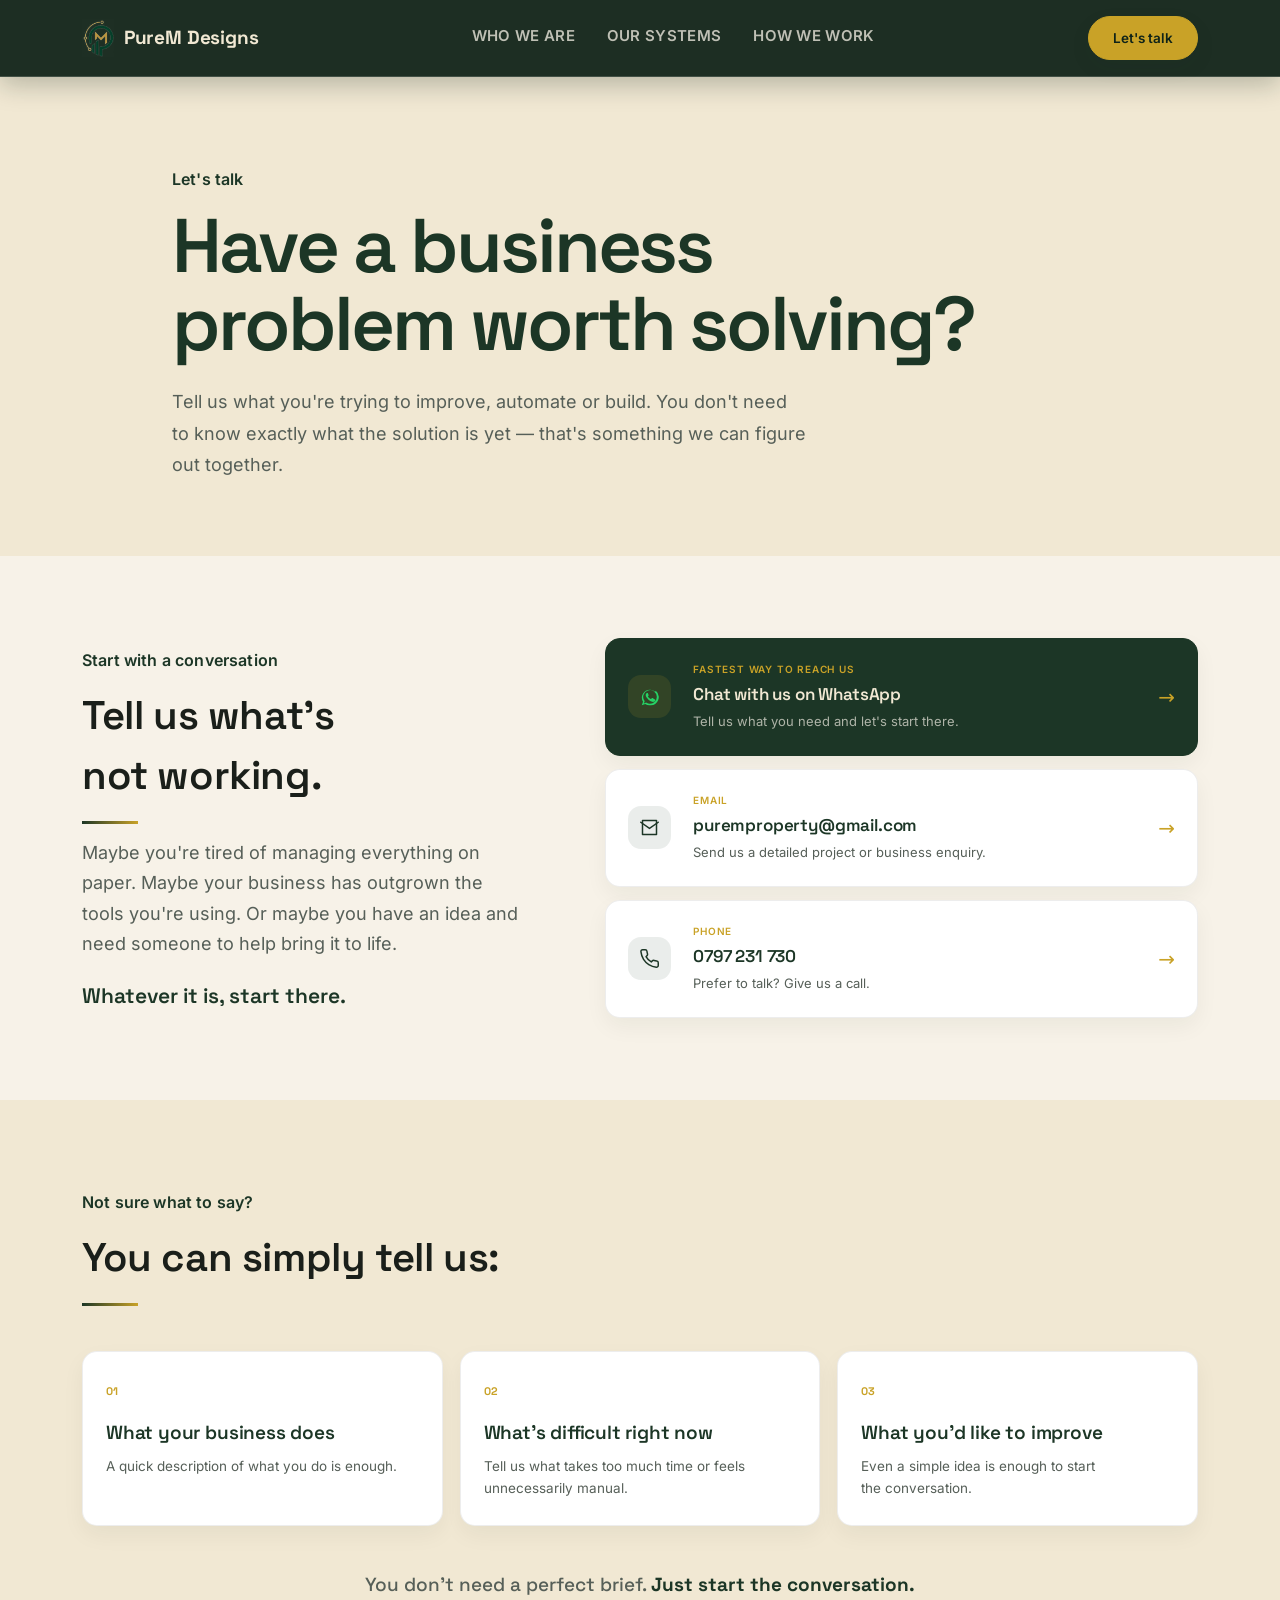
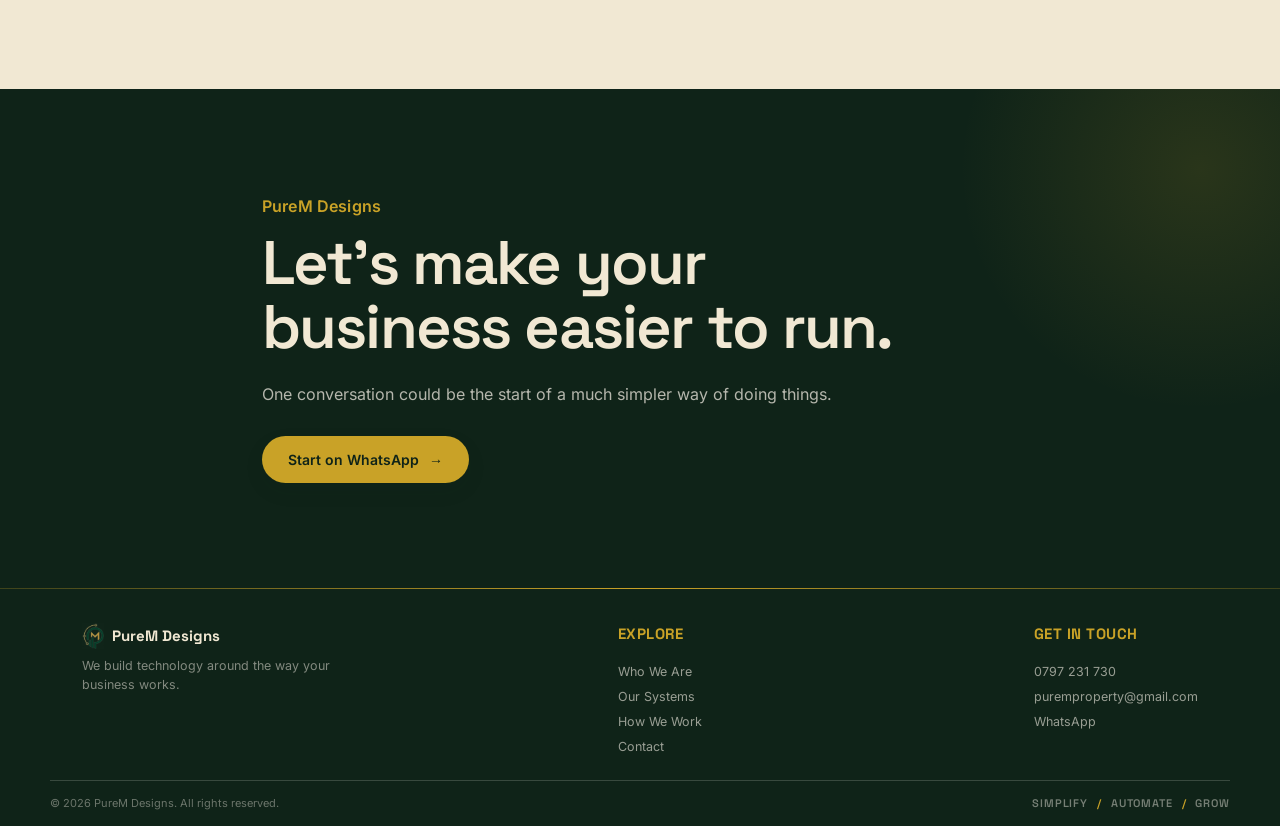
==== commit 9743983d: "Polish PureM portfolio and responsive navigation" ====
--- a/contact.html
+++ b/contact.html
@@ -3,73 +3,433 @@
 <head>
 <meta charset="utf-8">
 <meta name="viewport" content="width=device-width, initial-scale=1">
-<title>Contact — PureM Designs</title>
+<title>Let's Talk — PureM Designs</title>
 <link rel="stylesheet" href="css/styles.css">
 </head>
-<body>
+
+<body class="contact-page">
 
 <nav class="nav">
   <div class="wrap">
-    <a href="index.html" class="brand"><img src="assets/images/logo-icon.png" alt="PureM Designs" class="brand-mark-img">PureM Designs</a>
-    <div class="links">
+
+    <a href="index.html" class="brand">
+      <img
+        src="assets/images/logo-icon.png"
+        alt="PureM Designs"
+        class="brand-mark-img"
+      >
+      PureM Designs
+    </a>
+
+    <div class="links" id="mobileMenu">
       <a href="who.html">Who We Are</a>
       <a href="systems.html">Our Systems</a>
       <a href="work.html">How We Work</a>
     </div>
+
     <a href="contact.html" class="cta">Let's talk</a>
+
+    <button
+      class="menu-toggle"
+      id="menuToggle"
+      aria-label="Open navigation menu"
+      aria-expanded="false"
+      type="button"
+    >
+      <span></span>
+      <span></span>
+      <span></span>
+    </button>
+
   </div>
 </nav>
 
-<section class="dark cta-section" style="padding-top:130px;">
-  <div class="wrap cta-inner">
-    <div class="cta-statement">Your business has its own way of working.<br>Your software should reflect that.</div>
-    <div class="cta-sub">Let's build your system.</div>
-
-    <a href="https://wa.me/254797231730" target="_blank" rel="noopener" class="whatsapp-btn">
-      <svg width="20" height="20" viewBox="0 0 24 24" fill="currentColor"><path d="M17.6 6.3A8.9 8.9 0 0012 4a8.8 8.8 0 00-7.6 13.3L3 21l3.8-1.3A8.8 8.8 0 0012 21a8.9 8.9 0 006.3-15.7zM12 19.3a7.3 7.3 0 01-3.8-1l-.3-.2-2.6.9.9-2.5-.2-.3A7.4 7.4 0 1119.4 12 7.4 7.4 0 0112 19.3zm4-5.5c-.2-.1-1.3-.6-1.5-.7s-.4-.1-.5.1-.6.7-.7.9-.3.2-.5.1a6 6 0 01-1.8-1.1 6.8 6.8 0 01-1.2-1.6c-.1-.2 0-.4.1-.5l.4-.4a1.7 1.7 0 00.2-.4.4.4 0 000-.4c-.1-.1-.5-1.2-.7-1.7s-.4-.4-.5-.4h-.5a.9.9 0 00-.6.3 2.8 2.8 0 00-.9 2.1 4.9 4.9 0 001 2.5 11.2 11.2 0 004.5 4c.6.3 1.1.4 1.5.6a3.6 3.6 0 001.6.1 2.7 2.7 0 001.8-1.2 2.2 2.2 0 00.1-1.2c-.1-.1-.2-.2-.4-.3z"/></svg>
-      Chat with us on WhatsApp
+
+<!-- CONTACT HERO -->
+<section class="contact-hero">
+
+  <div class="wrap contact-hero-inner">
+
+    <div class="eyebrow">
+      Let's talk
+    </div>
+
+    <h1>
+      Have a business problem
+      worth solving?
+    </h1>
+
+    <p class="contact-hero-copy">
+      Tell us what you're trying to improve, automate or build.
+      You don't need to know exactly what the solution is yet —
+      that's something we can figure out together.
+    </p>
+
+  </div>
+
+</section>
+
+
+<!-- CONTACT OPTIONS -->
+<section class="contact-main">
+
+  <div class="wrap contact-main-grid">
+
+    <div class="contact-message">
+
+      <div class="eyebrow">
+        Start with a conversation
+      </div>
+
+      <h2 class="headline">
+        Tell us what's not
+        working.
+      </h2>
+
+      <p class="lede">
+        Maybe you're tired of managing everything on paper.
+        Maybe your business has outgrown the tools you're using.
+        Or maybe you have an idea and need someone to help bring it
+        to life.
+      </p>
+
+      <p class="contact-soft-note">
+        Whatever it is, start there.
+      </p>
+
+    </div>
+
+
+    <div class="contact-options">
+
+      <!-- WHATSAPP -->
+      <a
+        href="https://wa.me/254797231730"
+        target="_blank"
+        rel="noopener"
+        class="contact-option contact-option-primary"
+      >
+
+        <div class="contact-option-icon whatsapp-icon">
+
+          <svg
+            width="22"
+            height="22"
+            viewBox="0 0 24 24"
+            fill="currentColor"
+            aria-hidden="true"
+          >
+            <path d="M17.6 6.3A8.9 8.9 0 0012 4a8.8 8.8 0 00-7.6 13.3L3 21l3.8-1.3A8.8 8.8 0 0012 21a8.9 8.9 0 006.3-15.7zM12 19.3a7.3 7.3 0 01-3.8-1l-.3-.2-2.6.9.9-2.5-.2-.3A7.4 7.4 0 1119.4 12 7.4 7.4 0 0112 19.3zm4-5.5c-.2-.1-1.3-.6-1.5-.7s-.4-.1-.5.1-.6.7-.7.9-.3.2-.5.1a6 6 0 01-1.8-1.1 6.8 6.8 0 01-1.2-1.6c-.1-.2 0-.4.1-.5l.4-.4a1.7 1.7 0 00.2-.4.4.4 0 000-.4c-.1-.1-.5-1.2-.7-1.7s-.4-.4-.5-.4h-.5a.9.9 0 00-.6.3 2.8 2.8 0 00-.9 2.1 4.9 4.9 0 001 2.5 11.2 11.2 0 004.5 4c.6.3 1.1.4 1.5.6a3.6 3.6 0 001.6.1 2.7 2.7 0 001.8-1.2 2.2 2.2 0 00.1-1.2c-.1-.1-.2-.2-.4-.3z"/>
+          </svg>
+
+        </div>
+
+        <div class="contact-option-copy">
+
+          <span class="contact-option-label">
+            Fastest way to reach us
+          </span>
+
+          <h3>
+            Chat with us on WhatsApp
+          </h3>
+
+          <p>
+            Tell us what you need and let's start there.
+          </p>
+
+        </div>
+
+        <span class="contact-option-arrow">
+          →
+        </span>
+
+      </a>
+
+
+      <!-- EMAIL -->
+      <a
+        href="mailto:puremproperty@gmail.com"
+        class="contact-option"
+      >
+
+        <div class="contact-option-icon">
+
+          <svg
+            width="21"
+            height="21"
+            viewBox="0 0 24 24"
+            fill="none"
+            stroke="currentColor"
+            stroke-width="1.7"
+            stroke-linecap="round"
+            stroke-linejoin="round"
+            aria-hidden="true"
+          >
+            <path d="M4 4h16v16H4z"/>
+            <path d="M22 6l-10 7L2 6"/>
+          </svg>
+
+        </div>
+
+        <div class="contact-option-copy">
+
+          <span class="contact-option-label">
+            Email
+          </span>
+
+          <h3>
+            puremproperty@gmail.com
+          </h3>
+
+          <p>
+            Send us a detailed project or business enquiry.
+          </p>
+
+        </div>
+
+        <span class="contact-option-arrow">
+          →
+        </span>
+
+      </a>
+
+
+      <!-- PHONE -->
+      <a
+        href="tel:0797231730"
+        class="contact-option"
+      >
+
+        <div class="contact-option-icon">
+
+          <svg
+            width="21"
+            height="21"
+            viewBox="0 0 24 24"
+            fill="none"
+            stroke="currentColor"
+            stroke-width="1.7"
+            stroke-linecap="round"
+            stroke-linejoin="round"
+            aria-hidden="true"
+          >
+            <path d="M22 16.9v3a2 2 0 01-2.2 2 19.8 19.8 0 01-8.6-3 19.5 19.5 0 01-6-6 19.8 19.8 0 01-3-8.7A2 2 0 014.1 2h3a2 2 0 012 1.7c.1 1 .3 2 .6 2.9a2 2 0 01-.5 2.1L8 9.9a16 16 0 006 6l1.2-1.2a2 2 0 012.1-.5c.9.3 1.9.5 2.9.6a2 2 0 011.8 2.1z"/>
+          </svg>
+
+        </div>
+
+        <div class="contact-option-copy">
+
+          <span class="contact-option-label">
+            Phone
+          </span>
+
+          <h3>
+            0797 231 730
+          </h3>
+
+          <p>
+            Prefer to talk? Give us a call.
+          </p>
+
+        </div>
+
+        <span class="contact-option-arrow">
+          →
+        </span>
+
+      </a>
+
+    </div>
+
+  </div>
+
+</section>
+
+
+<!-- WHAT TO SEND -->
+<section class="contact-guidance">
+
+  <div class="wrap">
+
+    <div class="eyebrow">
+      Not sure what to say?
+    </div>
+
+    <h2 class="headline">
+      You can simply tell us:
+    </h2>
+
+    <div class="contact-prompt-grid">
+
+      <div class="contact-prompt">
+        <span>01</span>
+
+        <h3>
+          What your business does
+        </h3>
+
+        <p>
+          A quick description of what you do is enough.
+        </p>
+      </div>
+
+
+      <div class="contact-prompt">
+        <span>02</span>
+
+        <h3>
+          What's difficult right now
+        </h3>
+
+        <p>
+          Tell us what takes too much time or feels unnecessarily manual.
+        </p>
+      </div>
+
+
+      <div class="contact-prompt">
+        <span>03</span>
+
+        <h3>
+          What you'd like to improve
+        </h3>
+
+        <p>
+          Even a simple idea is enough to start the conversation.
+        </p>
+      </div>
+
+    </div>
+
+
+    <div class="contact-guidance-note">
+      You don't need a perfect brief.
+      <strong>Just start the conversation.</strong>
+    </div>
+
+  </div>
+
+</section>
+
+
+<!-- FINAL CTA -->
+<section class="dark contact-final">
+
+  <div class="wrap contact-final-inner">
+
+    <div class="eyebrow">
+      PureM Designs
+    </div>
+
+    <h2>
+      Let's make your business
+      easier to run.
+    </h2>
+
+    <p>
+      One conversation could be the start of a much simpler way
+      of doing things.
+    </p>
+
+    <a
+      href="https://wa.me/254797231730"
+      target="_blank"
+      rel="noopener"
+      class="hero-cta"
+    >
+      Start on WhatsApp
+      <span>→</span>
     </a>
 
-    <div class="contact-grid">
-      <div class="contact-list">
-        <div class="row">
-          <div class="row-icon"><svg width="16" height="16" viewBox="0 0 24 24" fill="none" stroke="currentColor" stroke-width="1.8" stroke-linecap="round" stroke-linejoin="round"><path d="M22 16.9v3a2 2 0 01-2.2 2 19.8 19.8 0 01-8.6-3 19.5 19.5 0 01-6-6 19.8 19.8 0 01-3-8.7A2 2 0 014.1 2h3a2 2 0 012 1.7c.1 1 .3 2 .6 2.9a2 2 0 01-.5 2.1L8 9.9a16 16 0 006 6l1.2-1.2a2 2 0 012.1-.5c.9.3 1.9.5 2.9.6a2 2 0 011.8 2.1z"/></svg></div>
-          <div><span class="k">Phone / WhatsApp</span><span>0797 231 730</span></div>
-        </div>
-        <div class="row">
-          <div class="row-icon"><svg width="16" height="16" viewBox="0 0 24 24" fill="none" stroke="currentColor" stroke-width="1.8" stroke-linecap="round" stroke-linejoin="round"><path d="M4 4h16v16H4z"/><path d="M22 6l-10 7L2 6"/></svg></div>
-          <div><span class="k">Email</span><span>puremproperty@gmail.com</span></div>
-        </div>
-        <div class="row">
-          <div class="row-icon"><svg width="16" height="16" viewBox="0 0 24 24" fill="none" stroke="currentColor" stroke-width="1.8" stroke-linecap="round" stroke-linejoin="round"><circle cx="12" cy="12" r="9"/><path d="M3 12h18M12 3c2.5 2.6 4 5.7 4 9s-1.5 6.4-4 9c-2.5-2.6-4-5.7-4-9s1.5-6.4 4-9z"/></svg></div>
-          <div><span class="k">Social Media</span><span>[INSERT SOCIAL HANDLES]</span></div>
-        </div>
-      </div>
-    </div>
-  </div>
+  </div>
+
 </section>
 
+
+<!-- FOOTER -->
 <footer class="site-footer">
-  <div class="wrap footer-grid no-contact-col">
+
+  <div class="wrap footer-grid">
+
     <div class="footer-brand">
-      <div class="footer-logo"><img src="assets/images/logo-icon.png" alt="PureM Designs" class="brand-mark-img">PureM Designs</div>
-      <p class="footer-tagline">We build technology around the way your business works.</p>
-    </div>
+
+      <div class="footer-logo">
+        <img
+          src="assets/images/logo-icon.png"
+          alt="PureM Designs"
+          class="brand-mark-img"
+        >
+        PureM Designs
+      </div>
+
+      <p class="footer-tagline">
+        We build technology around the way your business works.
+      </p>
+
+    </div>
+
+
     <div class="footer-col">
-      <div class="footer-heading">Explore</div>
+
+      <div class="footer-heading">
+        Explore
+      </div>
+
       <div class="footer-link-grid">
         <a href="who.html">Who We Are</a>
         <a href="systems.html">Our Systems</a>
         <a href="work.html">How We Work</a>
         <a href="contact.html">Contact</a>
       </div>
-    </div>
-  </div>
+
+    </div>
+
+
+    <div class="footer-col">
+
+      <div class="footer-heading">
+        Get In Touch
+      </div>
+
+      <a href="tel:0797231730">
+        0797 231 730
+      </a>
+
+      <a href="mailto:puremproperty@gmail.com">
+        puremproperty@gmail.com
+      </a>
+
+      <a
+        href="https://wa.me/254797231730"
+        target="_blank"
+        rel="noopener"
+      >
+        WhatsApp
+      </a>
+
+    </div>
+
+  </div>
+
+
   <div class="wrap footer-bottom">
-    <div>© 2026 PureM Designs. All rights reserved.</div>
-    <div class="footer-bottom-tag">Simplify <span>/</span> Automate <span>/</span> Grow</div>
-  </div>
+
+    <div>
+      © 2026 PureM Designs. All rights reserved.
+    </div>
+
+    <div class="footer-bottom-tag">
+      Simplify <span>/</span> Automate <span>/</span> Grow
+    </div>
+
+  </div>
+
 </footer>
+
+
 <script src="js/script.js"></script>
+
 </body>
-</html>
+</html>
--- a/css/styles.css
+++ b/css/styles.css
@@ -1538,4 +1538,1504 @@
     padding: 80px 0;
   }
 
-}+}
+/* =========================================================
+   WHO WE ARE — WARM / HUMAN / PREMIUM
+   ========================================================= */
+
+.about-hero {
+  padding: 90px 0 80px;
+  background: var(--paper);
+}
+
+.about-hero-grid {
+  display: grid;
+  grid-template-columns: 1.1fr .9fr;
+  gap: 80px;
+  align-items: end;
+}
+
+.about-hero h1 {
+  margin-top: 16px;
+  max-width: 680px;
+  font-family: 'Space Grotesk';
+  font-size: clamp(38px, 4.6vw, 58px);
+  line-height: 1.05;
+  letter-spacing: -0.03em;
+  color: var(--forest);
+}
+
+.about-hero-copy {
+  max-width: 470px;
+  padding-bottom: 6px;
+}
+
+.about-hero-copy p {
+  font-size: 17px;
+  line-height: 1.75;
+  color: var(--ink-soft);
+}
+
+.about-hero-copy p + p {
+  margin-top: 15px;
+}
+
+.about-story {
+  background: #F7F2E8;
+}
+
+.about-story-grid {
+  display: grid;
+  grid-template-columns: .85fr 1.15fr;
+  gap: 90px;
+  align-items: start;
+}
+
+.about-story-intro .headline {
+  max-width: 520px;
+}
+
+.about-story-copy {
+  max-width: 700px;
+}
+
+.about-story-copy p {
+  font-size: 17px;
+  line-height: 1.8;
+  color: var(--ink-soft);
+}
+
+.about-story-copy p + p {
+  margin-top: 20px;
+}
+
+
+/* ---------- Beliefs ---------- */
+
+.belief-section {
+  background: var(--paper);
+}
+
+.belief-section > .wrap > .headline {
+  max-width: 760px;
+}
+
+.belief-grid {
+  display: grid;
+  grid-template-columns: repeat(4, 1fr);
+  gap: 18px;
+  margin-top: 48px;
+}
+
+.belief-card {
+  padding: 26px 22px;
+  background: #fff;
+  border: 1px solid rgba(26,31,26,.08);
+  border-radius: 16px;
+  box-shadow: 0 10px 24px rgba(15,35,24,.05);
+  transition: transform .25s ease, box-shadow .25s ease;
+}
+
+.belief-card:hover {
+  transform: translateY(-5px);
+  box-shadow: 0 18px 34px rgba(15,35,24,.09);
+}
+
+.belief-number {
+  font-family: 'Space Grotesk';
+  font-size: 12px;
+  font-weight: 700;
+  letter-spacing: .08em;
+  color: var(--gold);
+}
+
+.belief-card h3 {
+  margin-top: 22px;
+  font-size: 20px;
+  color: var(--forest);
+}
+
+.belief-card p {
+  margin-top: 10px;
+  font-size: 14px;
+  line-height: 1.7;
+  color: var(--ink-soft);
+}
+
+
+/* ---------- Shift ---------- */
+
+.about-shift-section {
+  background: #F6F0E3;
+}
+
+.about-shift-section .headline {
+  max-width: 700px;
+}
+
+.about-shift-card {
+  margin-top: 48px;
+  padding: 30px;
+  background: #fff;
+  border: 1px solid rgba(26,31,26,.08);
+  border-radius: 18px;
+  box-shadow: 0 16px 34px rgba(15,35,24,.07);
+  display: grid;
+  grid-template-columns: 1fr auto 1fr;
+  gap: 26px;
+  align-items: center;
+}
+
+.shift-label {
+  margin-bottom: 14px;
+  font-family: 'Inter';
+  font-size: 11px;
+  font-weight: 700;
+  letter-spacing: .08em;
+  text-transform: uppercase;
+  color: var(--ink-soft);
+}
+
+.shift-items {
+  display: flex;
+  flex-wrap: wrap;
+  gap: 8px;
+}
+
+.shift-items span {
+  padding: 8px 11px;
+  border-radius: 7px;
+  background: var(--paper-2);
+  color: var(--ink-soft);
+  font-size: 13px;
+}
+
+.shift-arrow {
+  color: var(--gold);
+}
+
+.shift-unified {
+  min-height: 135px;
+  padding: 22px;
+  border-radius: 13px;
+  background: var(--forest);
+  color: var(--paper);
+  display: flex;
+  align-items: center;
+  gap: 15px;
+  font-family: 'Space Grotesk';
+  font-size: 17px;
+  font-weight: 600;
+  line-height: 1.4;
+}
+
+.shift-unified-icon {
+  color: var(--gold);
+  flex: none;
+}
+
+
+/* ---------- Services ---------- */
+
+.about-services-section {
+  background: var(--paper);
+}
+
+.about-services-grid {
+  display: grid;
+  grid-template-columns: 1fr 1fr;
+  gap: 55px;
+  margin-top: 48px;
+}
+
+.about-service-column {
+  border-top: 1px solid var(--line);
+}
+
+.about-service-heading {
+  padding: 18px 0;
+  font-family: 'Space Grotesk';
+  font-size: 16px;
+  font-weight: 600;
+  color: var(--forest);
+}
+
+.about-service {
+  display: flex;
+  align-items: center;
+  justify-content: space-between;
+  padding: 16px 2px;
+  border-top: 1px solid var(--line);
+  font-size: 15px;
+  color: var(--ink-soft);
+  transition: color .2s ease, padding .2s ease;
+}
+
+.about-service span:last-child {
+  color: var(--gold);
+}
+
+.about-service:hover {
+  color: var(--forest);
+  padding-left: 7px;
+}
+
+.about-services-note {
+  margin: 50px auto 0;
+  max-width: 700px;
+  text-align: center;
+  font-family: 'Space Grotesk';
+  font-size: 18px;
+  line-height: 1.5;
+  color: var(--ink-soft);
+}
+
+.about-services-note strong {
+  color: var(--forest);
+}
+
+
+/* ---------- Who we help ---------- */
+
+.who-help-section {
+  background: #EDE3CD;
+}
+
+.who-help-grid {
+  display: grid;
+  grid-template-columns: .9fr 1.1fr;
+  gap: 80px;
+  align-items: start;
+}
+
+.who-help-list {
+  display: grid;
+  grid-template-columns: 1fr 1fr;
+  gap: 10px;
+}
+
+.who-help-list div {
+  padding: 18px 20px;
+  border-radius: 12px;
+  background: rgba(255,255,255,.68);
+  border: 1px solid rgba(26,31,26,.07);
+  font-family: 'Space Grotesk';
+  font-size: 15px;
+  color: var(--forest);
+}
+
+
+/* ---------- Final CTA ---------- */
+
+.about-final-cta {
+  position: relative;
+  overflow: hidden;
+  padding: 105px 0;
+}
+
+.about-final-cta::before {
+  content: '';
+  position: absolute;
+  width: 520px;
+  height: 520px;
+  right: -180px;
+  top: -170px;
+  border-radius: 50%;
+  background: radial-gradient(
+    circle,
+    rgba(201,162,39,.14),
+    transparent 68%
+  );
+}
+
+.about-final-inner {
+  position: relative;
+  z-index: 1;
+  max-width: 800px;
+}
+
+.about-final-inner h2 {
+  margin-top: 14px;
+  max-width: 760px;
+  font-family: 'Space Grotesk';
+  font-size: clamp(36px, 4.7vw, 60px);
+  line-height: 1.05;
+  letter-spacing: -.03em;
+  color: var(--paper);
+}
+
+.about-final-inner > p {
+  max-width: 650px;
+  margin-top: 20px;
+  font-size: 16px;
+  line-height: 1.75;
+  color: rgba(245,240,230,.72);
+}
+
+.about-final-emphasis {
+  color: var(--gold) !important;
+  font-family: 'Space Grotesk';
+  font-size: 23px !important;
+  font-weight: 600;
+}
+
+
+/* ---------- Responsive ---------- */
+
+@media (max-width: 1000px) {
+
+  .about-hero-grid,
+  .about-story-grid,
+  .who-help-grid {
+    grid-template-columns: 1fr;
+    gap: 48px;
+  }
+
+  .belief-grid {
+    grid-template-columns: repeat(2, 1fr);
+  }
+
+}
+
+@media (max-width: 760px) {
+
+  .about-hero {
+    padding: 68px 0 60px;
+  }
+
+  .about-hero h1 {
+    font-size: clamp(40px, 11vw, 55px);
+  }
+
+  .belief-grid {
+    grid-template-columns: 1fr;
+  }
+
+  .about-shift-card {
+    grid-template-columns: 1fr;
+    gap: 18px;
+  }
+
+  .shift-arrow {
+    transform: rotate(90deg);
+    justify-self: center;
+  }
+
+  .about-services-grid {
+    grid-template-columns: 1fr;
+    gap: 35px;
+  }
+
+  .who-help-list {
+    grid-template-columns: 1fr;
+  }
+
+  .about-final-cta {
+    padding: 82px 0;
+  }
+
+}
+
+/* =========================================================
+   HOW WE WORK — CLIENT EXPERIENCE
+   ========================================================= */
+
+.work-hero {
+  padding: 90px 0 80px;
+  background: var(--paper);
+}
+
+.work-hero-grid {
+  display: grid;
+  grid-template-columns: 1.1fr .9fr;
+  gap: 80px;
+  align-items: end;
+}
+
+.work-hero h1 {
+  margin-top: 16px;
+  max-width: 760px;
+  font-family: 'Space Grotesk';
+  font-size: clamp(44px, 5.5vw, 70px);
+  line-height: 1.02;
+  letter-spacing: -.035em;
+  color: var(--forest);
+}
+
+.work-hero-copy {
+  max-width: 470px;
+  padding-bottom: 6px;
+}
+
+.work-hero-copy p {
+  font-size: 17px;
+  line-height: 1.75;
+  color: var(--ink-soft);
+}
+
+.work-hero-copy p + p {
+  margin-top: 15px;
+}
+
+
+/* ---------- Process ---------- */
+
+.process-section {
+  background: #F7F2E8;
+}
+
+.process-cards {
+  display: grid;
+  grid-template-columns: repeat(4, 1fr);
+  gap: 16px;
+  margin-top: 48px;
+}
+
+.process-card {
+  min-height: 255px;
+  padding: 23px 21px;
+  background: #fff;
+  border: 1px solid rgba(26,31,26,.08);
+  border-radius: 15px;
+  box-shadow: 0 10px 24px rgba(15,35,24,.05);
+  transition: transform .25s ease, box-shadow .25s ease;
+}
+
+.process-card:hover {
+  transform: translateY(-5px);
+  box-shadow: 0 18px 34px rgba(15,35,24,.09);
+}
+
+.process-card-highlight {
+  background: var(--forest);
+  color: var(--paper);
+}
+
+.process-card-top {
+  display: flex;
+  align-items: center;
+  gap: 10px;
+}
+
+.process-card-top span {
+  font-family: 'Space Grotesk';
+  font-size: 12px;
+  font-weight: 700;
+  color: var(--gold);
+}
+
+.process-card-line {
+  height: 1px;
+  flex: 1;
+  background: var(--line);
+}
+
+.process-card-highlight .process-card-line {
+  background: rgba(245,240,230,.18);
+}
+
+.process-card h3 {
+  margin-top: 27px;
+  font-size: 20px;
+  line-height: 1.15;
+  color: var(--forest);
+}
+
+.process-card-highlight h3 {
+  color: var(--paper);
+}
+
+.process-card p {
+  margin-top: 11px;
+  font-size: 13.5px;
+  line-height: 1.7;
+  color: var(--ink-soft);
+}
+
+.process-card-highlight p {
+  color: rgba(245,240,230,.72);
+}
+
+
+/* ---------- Client experience ---------- */
+
+.client-experience-section {
+  background: var(--paper);
+}
+
+.client-experience-grid {
+  display: grid;
+  grid-template-columns: .9fr 1.1fr;
+  gap: 80px;
+  align-items: start;
+}
+
+.experience-points {
+  display: flex;
+  flex-direction: column;
+  gap: 14px;
+}
+
+.experience-point {
+  display: grid;
+  grid-template-columns: 46px 1fr;
+  gap: 16px;
+  padding: 20px;
+  border-radius: 14px;
+  background: #fff;
+  border: 1px solid rgba(26,31,26,.08);
+}
+
+.experience-icon {
+  width: 36px;
+  height: 36px;
+  border-radius: 50%;
+  display: flex;
+  align-items: center;
+  justify-content: center;
+  background: var(--forest);
+  color: var(--gold);
+  font-family: 'Space Grotesk';
+  font-size: 10px;
+  font-weight: 700;
+}
+
+.experience-point h3 {
+  font-family: 'Space Grotesk';
+  font-size: 17px;
+  color: var(--forest);
+}
+
+.experience-point p {
+  margin-top: 6px;
+  font-size: 13.5px;
+  line-height: 1.65;
+  color: var(--ink-soft);
+}
+
+
+/* ---------- Journey ---------- */
+
+.journey-section {
+  background: #F6F0E3;
+}
+
+.journey-bar {
+  margin-top: 48px;
+  padding: 24px;
+  border-radius: 18px;
+  background: #fff;
+  border: 1px solid rgba(26,31,26,.08);
+  box-shadow: 0 12px 28px rgba(15,35,24,.06);
+
+  display: grid;
+  grid-template-columns: 1fr auto 1fr auto 1fr auto 1fr;
+  align-items: center;
+  gap: 18px;
+}
+
+.journey-item {
+  display: flex;
+  flex-direction: column;
+}
+
+.journey-item span {
+  font-family: 'Space Grotesk';
+  font-size: 11px;
+  font-weight: 700;
+  color: var(--gold);
+}
+
+.journey-item strong {
+  margin-top: 5px;
+  font-family: 'Space Grotesk';
+  font-size: 19px;
+  color: var(--forest);
+}
+
+.journey-item small {
+  margin-top: 4px;
+  color: var(--ink-soft);
+  font-size: 12.5px;
+  line-height: 1.45;
+}
+
+.journey-arrow {
+  color: var(--gold);
+  font-size: 22px;
+}
+
+
+/* ---------- Why PureM ---------- */
+
+.why-work-section {
+  background: var(--paper);
+}
+
+.why-work-grid {
+  display: grid;
+  grid-template-columns: repeat(4, 1fr);
+  gap: 16px;
+  margin-top: 48px;
+}
+
+.why-work-card {
+  padding: 25px 22px;
+  border-radius: 15px;
+  background: #fff;
+  border: 1px solid rgba(26,31,26,.08);
+  box-shadow: 0 10px 24px rgba(15,35,24,.05);
+}
+
+.why-work-number {
+  font-family: 'Space Grotesk';
+  font-size: 12px;
+  font-weight: 700;
+  color: var(--gold);
+}
+
+.why-work-card h3 {
+  margin-top: 20px;
+  font-size: 19px;
+  color: var(--forest);
+}
+
+.why-work-card p {
+  margin-top: 9px;
+  font-size: 13.5px;
+  line-height: 1.7;
+  color: var(--ink-soft);
+}
+
+
+/* ---------- Final CTA ---------- */
+
+.work-final-cta {
+  position: relative;
+  overflow: hidden;
+  padding: 105px 0;
+}
+
+.work-final-cta::before {
+  content: '';
+  position: absolute;
+  width: 500px;
+  height: 500px;
+  right: -170px;
+  top: -160px;
+  border-radius: 50%;
+  background: radial-gradient(
+    circle,
+    rgba(201,162,39,.14),
+    transparent 68%
+  );
+}
+
+.work-final-inner {
+  position: relative;
+  z-index: 1;
+  max-width: 800px;
+}
+
+.work-final-inner h2 {
+  margin-top: 14px;
+  max-width: 720px;
+  font-family: 'Space Grotesk';
+  font-size: clamp(38px, 4.8vw, 60px);
+  line-height: 1.04;
+  letter-spacing: -.03em;
+  color: var(--paper);
+}
+
+.work-final-inner p {
+  max-width: 630px;
+  margin-top: 20px;
+  font-size: 16px;
+  line-height: 1.75;
+  color: rgba(245,240,230,.72);
+}
+
+.work-final-inner .hero-cta {
+  margin-top: 28px;
+}
+
+
+/* ---------- Responsive ---------- */
+
+@media (max-width: 1000px) {
+
+  .work-hero-grid,
+  .client-experience-grid {
+    grid-template-columns: 1fr;
+    gap: 48px;
+  }
+
+  .process-cards {
+    grid-template-columns: repeat(2, 1fr);
+  }
+
+  .why-work-grid {
+    grid-template-columns: repeat(2, 1fr);
+  }
+
+}
+
+@media (max-width: 720px) {
+
+  .work-hero {
+    padding: 68px 0 60px;
+  }
+
+  .work-hero h1 {
+    font-size: clamp(40px, 11vw, 55px);
+  }
+
+  .process-cards {
+    grid-template-columns: 1fr;
+  }
+
+  .process-card {
+    min-height: auto;
+  }
+
+  .journey-bar {
+    grid-template-columns: 1fr;
+    gap: 15px;
+  }
+
+  .journey-arrow {
+    transform: rotate(90deg);
+    justify-self: center;
+  }
+
+  .why-work-grid {
+    grid-template-columns: 1fr;
+  }
+
+  .work-final-cta {
+    padding: 82px 0;
+  }
+
+}
+/* =========================================================
+   CONTACT PAGE — EASY / WARM / CONVERSION-FOCUSED
+   ========================================================= */
+
+.contact-hero {
+  padding: 90px 0 75px;
+  background: var(--paper);
+}
+
+.contact-hero-inner {
+  max-width: 1000px;
+}
+
+.contact-hero h1 {
+  margin-top: 16px;
+  max-width: 850px;
+  font-family: 'Space Grotesk';
+  font-size: clamp(46px, 6vw, 76px);
+  line-height: 1.02;
+  letter-spacing: -.04em;
+  color: var(--forest);
+}
+
+.contact-hero-copy {
+  max-width: 680px;
+  margin-top: 24px;
+  font-size: 18px;
+  line-height: 1.75;
+  color: var(--ink-soft);
+}
+
+
+/* ---------- Contact main ---------- */
+
+.contact-main {
+  background: #F7F2E8;
+}
+
+.contact-main-grid {
+  display: grid;
+  grid-template-columns: .85fr 1.15fr;
+  gap: 85px;
+  align-items: start;
+}
+
+.contact-message {
+  padding-top: 10px;
+}
+
+.contact-message .headline {
+  max-width: 480px;
+}
+
+.contact-message .lede {
+  max-width: 520px;
+}
+
+.contact-soft-note {
+  margin-top: 20px;
+  font-family: 'Space Grotesk';
+  font-size: 21px;
+  font-weight: 600;
+  color: var(--forest);
+}
+
+
+/* ---------- Contact options ---------- */
+
+.contact-options {
+  display: flex;
+  flex-direction: column;
+  gap: 13px;
+}
+
+.contact-option {
+  position: relative;
+  display: grid;
+  grid-template-columns: 48px 1fr auto;
+  gap: 17px;
+  align-items: center;
+  padding: 23px 22px;
+  background: #fff;
+  border: 1px solid rgba(26,31,26,.08);
+  border-radius: 15px;
+  box-shadow: 0 9px 22px rgba(15,35,24,.05);
+  transition:
+    transform .22s ease,
+    box-shadow .22s ease,
+    border-color .22s ease;
+}
+
+.contact-option:hover {
+  transform: translateY(-4px);
+  box-shadow: 0 17px 32px rgba(15,35,24,.09);
+  border-color: rgba(201,162,39,.45);
+}
+
+.contact-option-primary {
+  background: var(--forest);
+  border-color: var(--forest);
+  color: var(--paper);
+}
+
+.contact-option-primary:hover {
+  border-color: var(--forest);
+}
+
+.contact-option-icon {
+  width: 43px;
+  height: 43px;
+  border-radius: 13px;
+  display: flex;
+  align-items: center;
+  justify-content: center;
+  background: rgba(28,54,38,.09);
+  color: var(--forest);
+}
+
+.contact-option-primary .contact-option-icon {
+  background: rgba(201,162,39,.13);
+  color: var(--gold);
+}
+
+.whatsapp-icon {
+  color: #25D366 !important;
+}
+
+.contact-option-label {
+  display: block;
+  font-family: 'Inter';
+  font-size: 10px;
+  font-weight: 700;
+  text-transform: uppercase;
+  letter-spacing: .08em;
+  color: var(--gold);
+}
+
+.contact-option h3 {
+  margin-top: 5px;
+  font-family: 'Space Grotesk';
+  font-size: 17px;
+  color: var(--forest);
+}
+
+.contact-option-primary h3 {
+  color: var(--paper);
+}
+
+.contact-option p {
+  margin-top: 5px;
+  font-size: 13px;
+  line-height: 1.5;
+  color: var(--ink-soft);
+}
+
+.contact-option-primary p {
+  color: rgba(245,240,230,.68);
+}
+
+.contact-option-arrow {
+  color: var(--gold);
+  font-size: 20px;
+  transition: transform .2s ease;
+}
+
+.contact-option:hover .contact-option-arrow {
+  transform: translateX(4px);
+}
+
+
+/* ---------- Contact guidance ---------- */
+
+.contact-guidance {
+  background: var(--paper);
+}
+
+.contact-prompt-grid {
+  display: grid;
+  grid-template-columns: repeat(3, 1fr);
+  gap: 17px;
+  margin-top: 45px;
+}
+
+.contact-prompt {
+  padding: 25px 23px;
+  background: #fff;
+  border: 1px solid rgba(26,31,26,.08);
+  border-radius: 15px;
+  box-shadow: 0 9px 22px rgba(15,35,24,.05);
+}
+
+.contact-prompt > span {
+  font-family: 'Space Grotesk';
+  font-size: 11px;
+  font-weight: 700;
+  color: var(--gold);
+}
+
+.contact-prompt h3 {
+  margin-top: 18px;
+  font-size: 19px;
+  color: var(--forest);
+}
+
+.contact-prompt p {
+  margin-top: 8px;
+  color: var(--ink-soft);
+  font-size: 13.5px;
+  line-height: 1.65;
+}
+
+.contact-guidance-note {
+  margin: 45px auto 0;
+  max-width: 700px;
+  text-align: center;
+  font-family: 'Space Grotesk';
+  font-size: 19px;
+  color: var(--ink-soft);
+}
+
+.contact-guidance-note strong {
+  color: var(--forest);
+}
+
+
+/* ---------- Final CTA ---------- */
+
+.contact-final {
+  position: relative;
+  overflow: hidden;
+  padding: 105px 0;
+}
+
+.contact-final::before {
+  content: '';
+  position: absolute;
+  width: 500px;
+  height: 500px;
+  right: -170px;
+  top: -170px;
+  border-radius: 50%;
+  background: radial-gradient(
+    circle,
+    rgba(201,162,39,.14),
+    transparent 68%
+  );
+}
+
+.contact-final-inner {
+  position: relative;
+  z-index: 1;
+  max-width: 820px;
+}
+
+.contact-final-inner h2 {
+  margin-top: 14px;
+  max-width: 760px;
+  font-family: 'Space Grotesk';
+  font-size: clamp(38px, 4.8vw, 62px);
+  line-height: 1.04;
+  letter-spacing: -.03em;
+  color: var(--paper);
+}
+
+.contact-final-inner p {
+  max-width: 620px;
+  margin-top: 20px;
+  font-size: 16px;
+  line-height: 1.75;
+  color: rgba(245,240,230,.72);
+}
+
+.contact-final-inner .hero-cta {
+  margin-top: 28px;
+}
+
+
+/* ---------- Responsive ---------- */
+
+@media (max-width: 1000px) {
+
+  .contact-main-grid {
+    grid-template-columns: 1fr;
+    gap: 45px;
+  }
+
+}
+
+@media (max-width: 720px) {
+
+  .contact-hero {
+    padding: 68px 0 55px;
+  }
+
+  .contact-hero h1 {
+    font-size: clamp(40px, 11vw, 56px);
+  }
+
+  .contact-prompt-grid {
+    grid-template-columns: 1fr;
+  }
+
+  .contact-option {
+    grid-template-columns: 43px 1fr auto;
+    gap: 13px;
+    padding: 19px 17px;
+  }
+
+  .contact-final {
+    padding: 82px 0;
+  }
+
+}
+/* =========================================================
+   PUREM FINAL POLISH
+   ========================================================= */
+
+/* ---------- Global spacing ---------- */
+
+section {
+  padding: 90px 0;
+}
+
+.wrap {
+  width: 100%;
+}
+
+p {
+  text-wrap: pretty;
+}
+
+h1,
+h2,
+h3 {
+  text-wrap: balance;
+}
+
+
+/* ---------- Better keyboard accessibility ---------- */
+
+a:focus-visible,
+button:focus-visible {
+  outline: 2px solid var(--gold);
+  outline-offset: 4px;
+  border-radius: 5px;
+}
+
+
+/* ---------- Smoother buttons ---------- */
+
+.hero-cta,
+.system-button,
+.project-banner-btn,
+.nav .cta,
+.text-cta,
+.hero-secondary-cta {
+  -webkit-tap-highlight-color: transparent;
+}
+
+.hero-cta,
+.system-button,
+.project-banner-btn,
+.nav .cta {
+  box-shadow: 0 8px 20px rgba(15,35,24,0.08);
+}
+
+.hero-cta:hover,
+.system-button:hover,
+.project-banner-btn:hover,
+.nav .cta:hover {
+  box-shadow: 0 13px 28px rgba(15,35,24,0.13);
+}
+
+
+/* ---------- Slightly softer cards ---------- */
+
+.product-card,
+.teaser-card,
+.before-after-card,
+.why-row,
+.project-banner,
+.feature-col-card,
+.home-solution-card,
+.problem-card,
+.belief-card,
+.showcase-card,
+.detail-card,
+.contact-option,
+.contact-prompt,
+.process-card,
+.experience-point,
+.why-work-card {
+  -webkit-backface-visibility: hidden;
+  backface-visibility: hidden;
+}
+
+
+/* ---------- Better image rendering ---------- */
+
+.screenframe img,
+.project-banner img {
+  image-rendering: auto;
+}
+
+
+/* ---------- Navigation polish ---------- */
+
+.nav .brand {
+  transition: opacity .2s ease;
+}
+
+.nav .brand:hover {
+  opacity: .9;
+}
+
+.nav .links a {
+  transition:
+    color .2s ease,
+    opacity .2s ease;
+}
+
+
+/* ---------- Gold detail on headings ---------- */
+
+.headline {
+  text-wrap: balance;
+}
+
+
+/* ---------- Page intro consistency ---------- */
+
+.systems-intro,
+.about-hero,
+.work-hero,
+.contact-hero {
+  min-height: 420px;
+  display: flex;
+  align-items: center;
+}
+
+
+/* ---------- Reduce oversized desktop whitespace ---------- */
+
+.featured-system-section,
+.about-story,
+.process-section,
+.client-experience-section,
+.contact-main {
+  padding-top: 82px;
+  padding-bottom: 82px;
+}
+
+
+/* ---------- Mobile polish ---------- */
+
+@media (max-width: 860px) {
+
+  section {
+    padding: 72px 0;
+  }
+
+  .wrap {
+    padding-left: 22px;
+    padding-right: 22px;
+  }
+
+  .systems-intro,
+  .about-hero,
+  .work-hero,
+  .contact-hero {
+    min-height: auto;
+  }
+
+  .nav .wrap {
+    height: 68px;
+  }
+
+  .nav .brand {
+    font-size: 17px;
+  }
+
+  .nav .brand-mark-img {
+    height: 34px;
+  }
+
+  .nav .cta {
+    padding: 10px 17px;
+    font-size: 12px;
+  }
+
+  .hero {
+    padding: 76px 0 82px;
+  }
+
+  .hero .rule {
+    margin: 40px auto;
+  }
+
+  .hero-actions {
+    margin-top: 38px;
+  }
+
+}
+
+
+/* ---------- Small phones ---------- */
+
+@media (max-width: 480px) {
+
+  .wrap {
+    padding-left: 18px;
+    padding-right: 18px;
+  }
+
+  section {
+    padding: 64px 0;
+  }
+
+  .nav .wrap {
+    height: 64px;
+    padding-left: 18px;
+    padding-right: 18px;
+  }
+
+  .nav .brand {
+    gap: 7px;
+    font-size: 15.5px;
+  }
+
+  .nav .brand-mark-img {
+    height: 30px;
+  }
+
+  .nav .cta {
+    padding: 9px 14px;
+    font-size: 11.5px;
+  }
+
+  .hero {
+    padding: 68px 0 72px;
+  }
+
+  .hero-kicker {
+    margin-bottom: 22px;
+  }
+
+  .hero .tagline {
+    font-size: 15px;
+  }
+
+  .hero .rule {
+    margin: 34px auto;
+  }
+
+  .hero .statement {
+    font-size: 19px;
+  }
+
+  .hero-actions {
+    margin-top: 32px;
+  }
+
+  .featured-system,
+  .about-shift-card,
+  .journey-bar {
+    border-radius: 15px;
+  }
+
+}
+
+
+/* ---------- Respect reduced motion ---------- */
+
+@media (prefers-reduced-motion: reduce) {
+
+  html {
+    scroll-behavior: auto;
+  }
+
+  *,
+  *::before,
+  *::after {
+    animation-duration: 0.01ms !important;
+    animation-iteration-count: 1 !important;
+    transition-duration: 0.01ms !important;
+  }
+
+}
+/* =========================================================
+   MOBILE NAVIGATION
+   ========================================================= */
+
+.menu-toggle {
+  display: none;
+  width: 42px;
+  height: 42px;
+  padding: 0;
+  border: 1px solid rgba(245,240,230,0.2);
+  border-radius: 10px;
+  background: transparent;
+  color: var(--paper);
+  cursor: pointer;
+
+  align-items: center;
+  justify-content: center;
+  flex-direction: column;
+  gap: 4px;
+}
+
+.menu-toggle span {
+  display: block;
+  width: 18px;
+  height: 2px;
+  border-radius: 2px;
+  background: currentColor;
+  transition:
+    transform .2s ease,
+    opacity .2s ease;
+}
+
+.menu-toggle.is-open span:nth-child(1) {
+  transform: translateY(6px) rotate(45deg);
+}
+
+.menu-toggle.is-open span:nth-child(2) {
+  opacity: 0;
+}
+
+.menu-toggle.is-open span:nth-child(3) {
+  transform: translateY(-6px) rotate(-45deg);
+}
+
+
+/* Mobile menu */
+
+@media (max-width: 860px) {
+
+  .nav .wrap {
+    position: relative;
+  }
+
+  .menu-toggle {
+    display: flex;
+  }
+
+  .nav .links {
+    display: flex;
+    position: absolute;
+    top: calc(100% + 1px);
+    left: 18px;
+    right: 18px;
+
+    flex-direction: column;
+    align-items: stretch;
+    gap: 0;
+
+    padding: 10px;
+    background: rgba(15,35,24,0.98);
+    border: 1px solid var(--line-on-dark);
+    border-radius: 14px;
+
+    box-shadow: 0 18px 35px rgba(15,35,24,0.25);
+
+    opacity: 0;
+    visibility: hidden;
+    pointer-events: none;
+
+    transform: translateY(-8px);
+    transition:
+      opacity .2s ease,
+      transform .2s ease,
+      visibility .2s ease;
+  }
+
+  .nav .links.open {
+    opacity: 1;
+    visibility: visible;
+    pointer-events: auto;
+    transform: translateY(0);
+  }
+
+  .nav .links a {
+    display: block;
+    padding: 13px 14px;
+    border-radius: 9px;
+    font-size: 13px;
+  }
+
+  .nav .links a::after {
+    display: none;
+  }
+
+  .nav .links a:hover,
+  .nav .links a.active {
+    background: rgba(201,162,39,0.10);
+    color: var(--gold);
+  }
+
+  .nav .cta {
+    margin-left: auto;
+    margin-right: 9px;
+  }
+
+}
+
+
+/* Smaller phones */
+
+@media (max-width: 480px) {
+
+  .nav .cta {
+    display: inline-flex;
+    padding: 9px 12px;
+    font-size: 11px;
+  }
+
+  .menu-toggle {
+    width: 38px;
+    height: 38px;
+  }
+
+}
